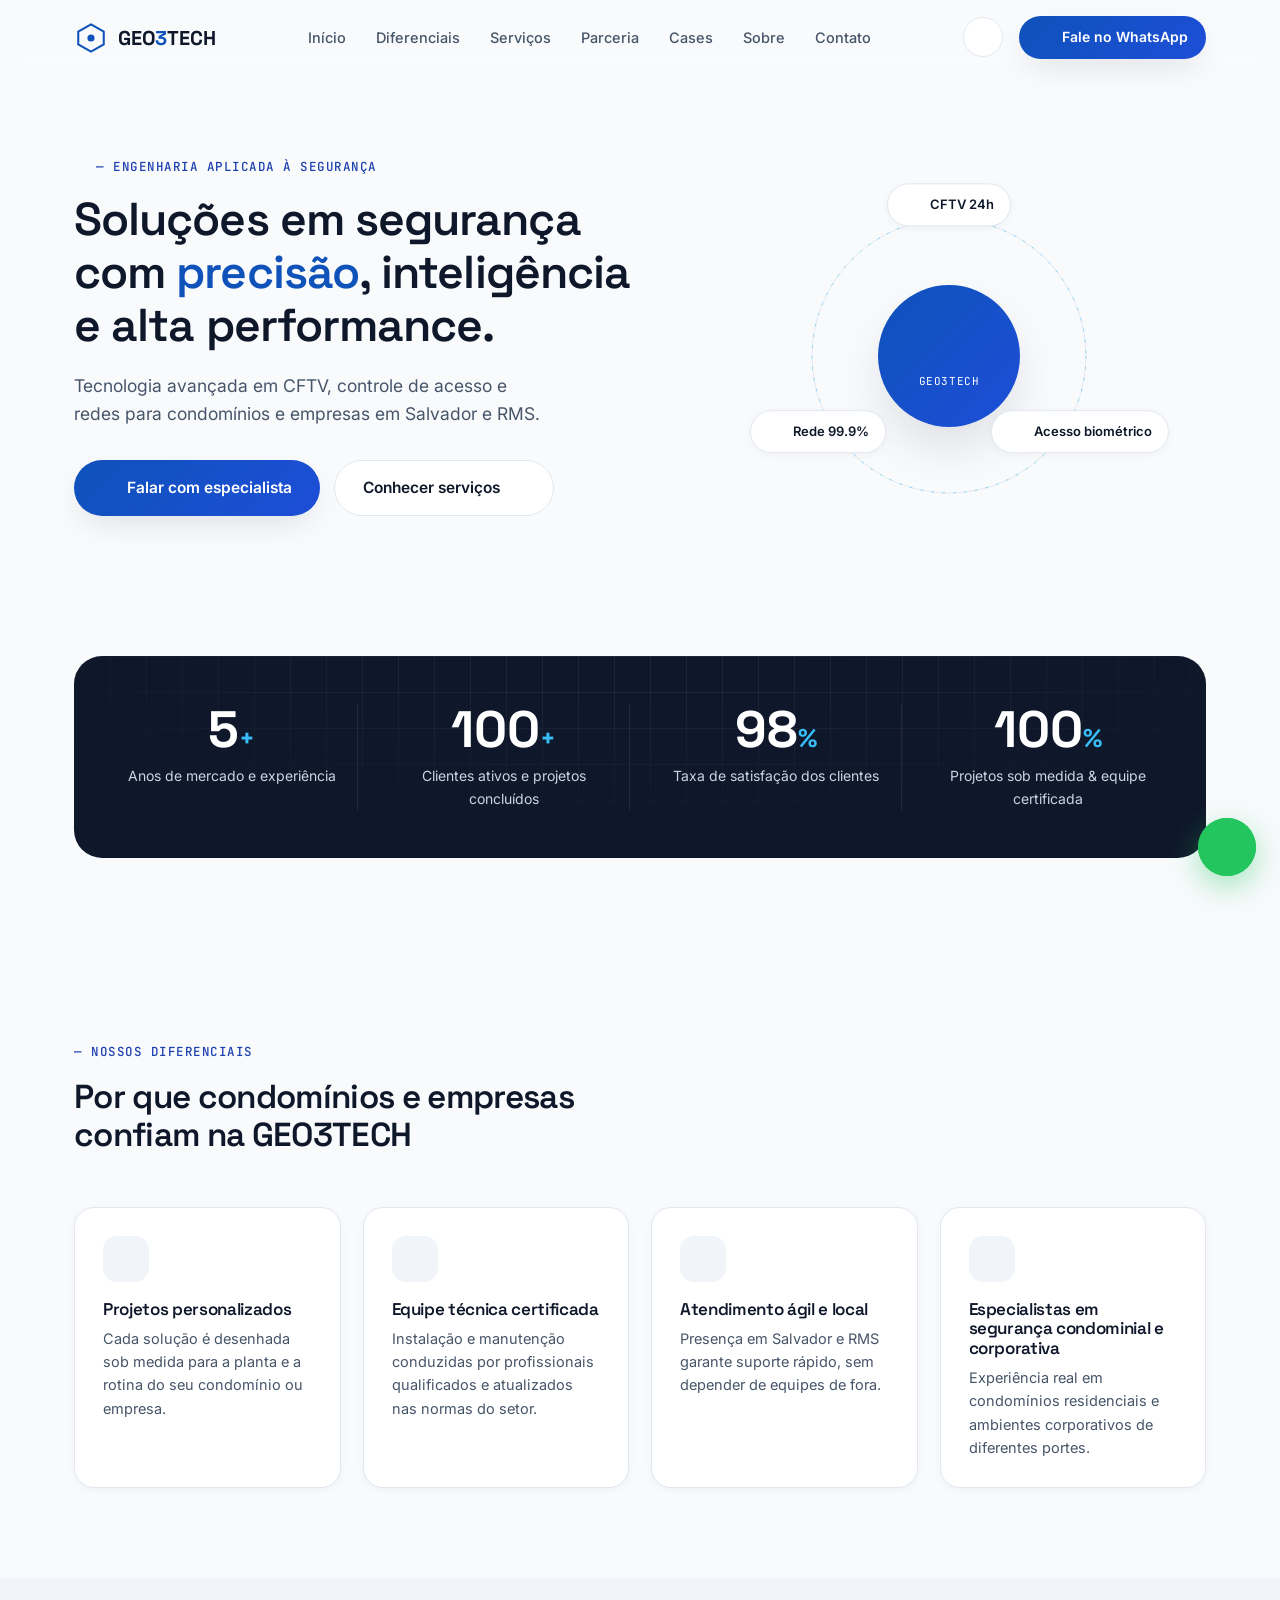
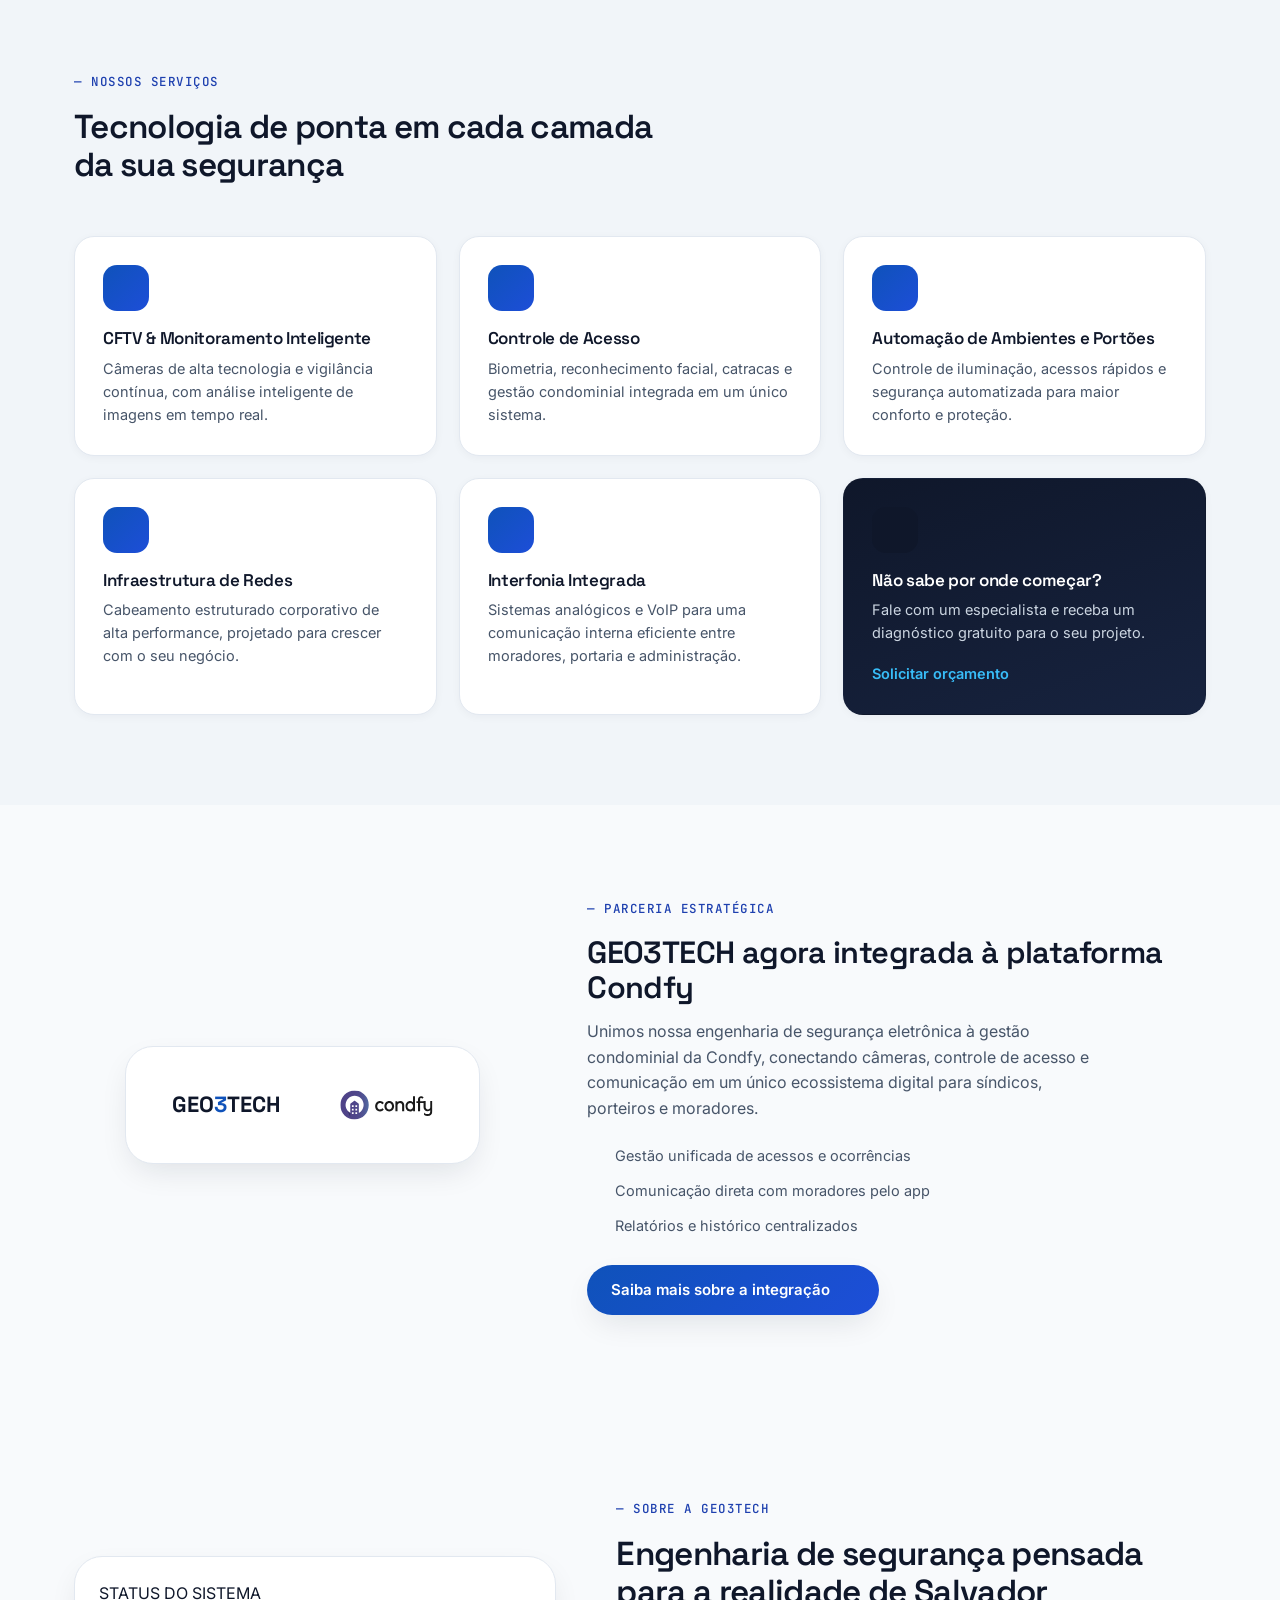
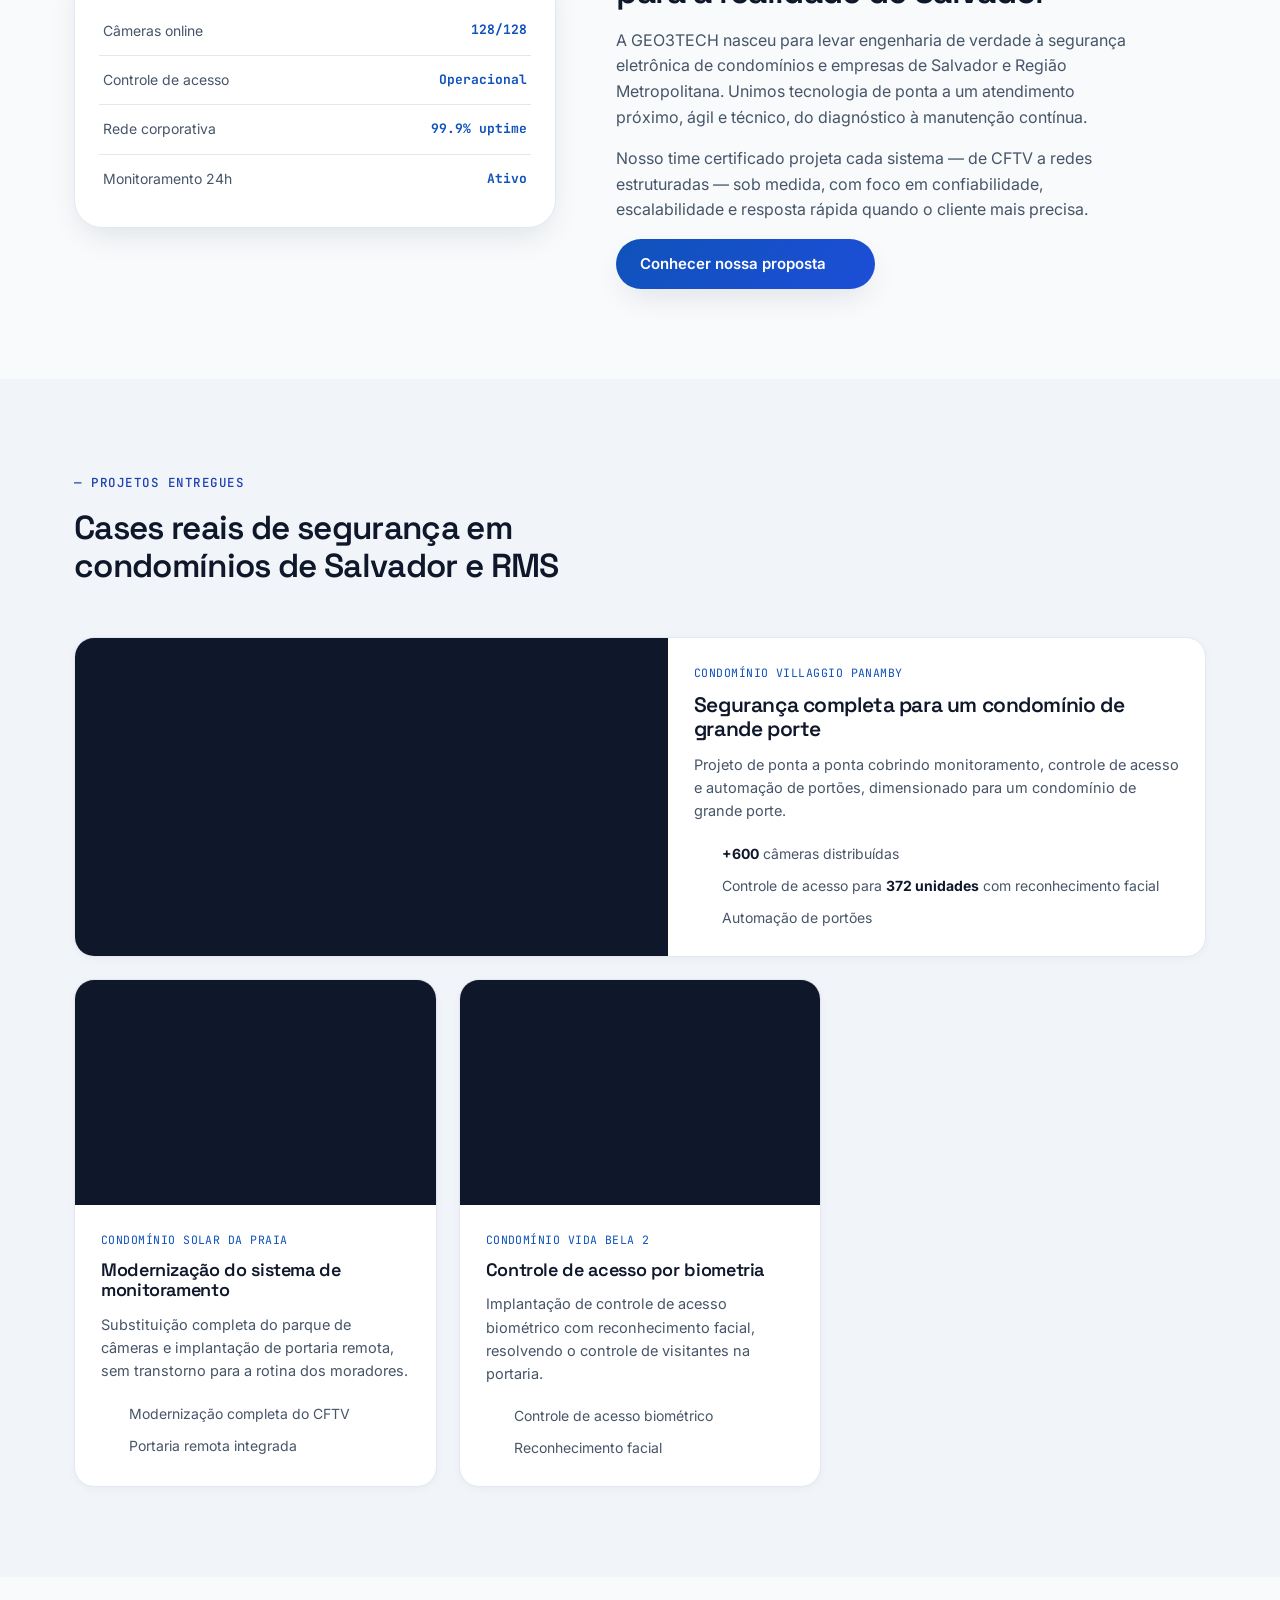
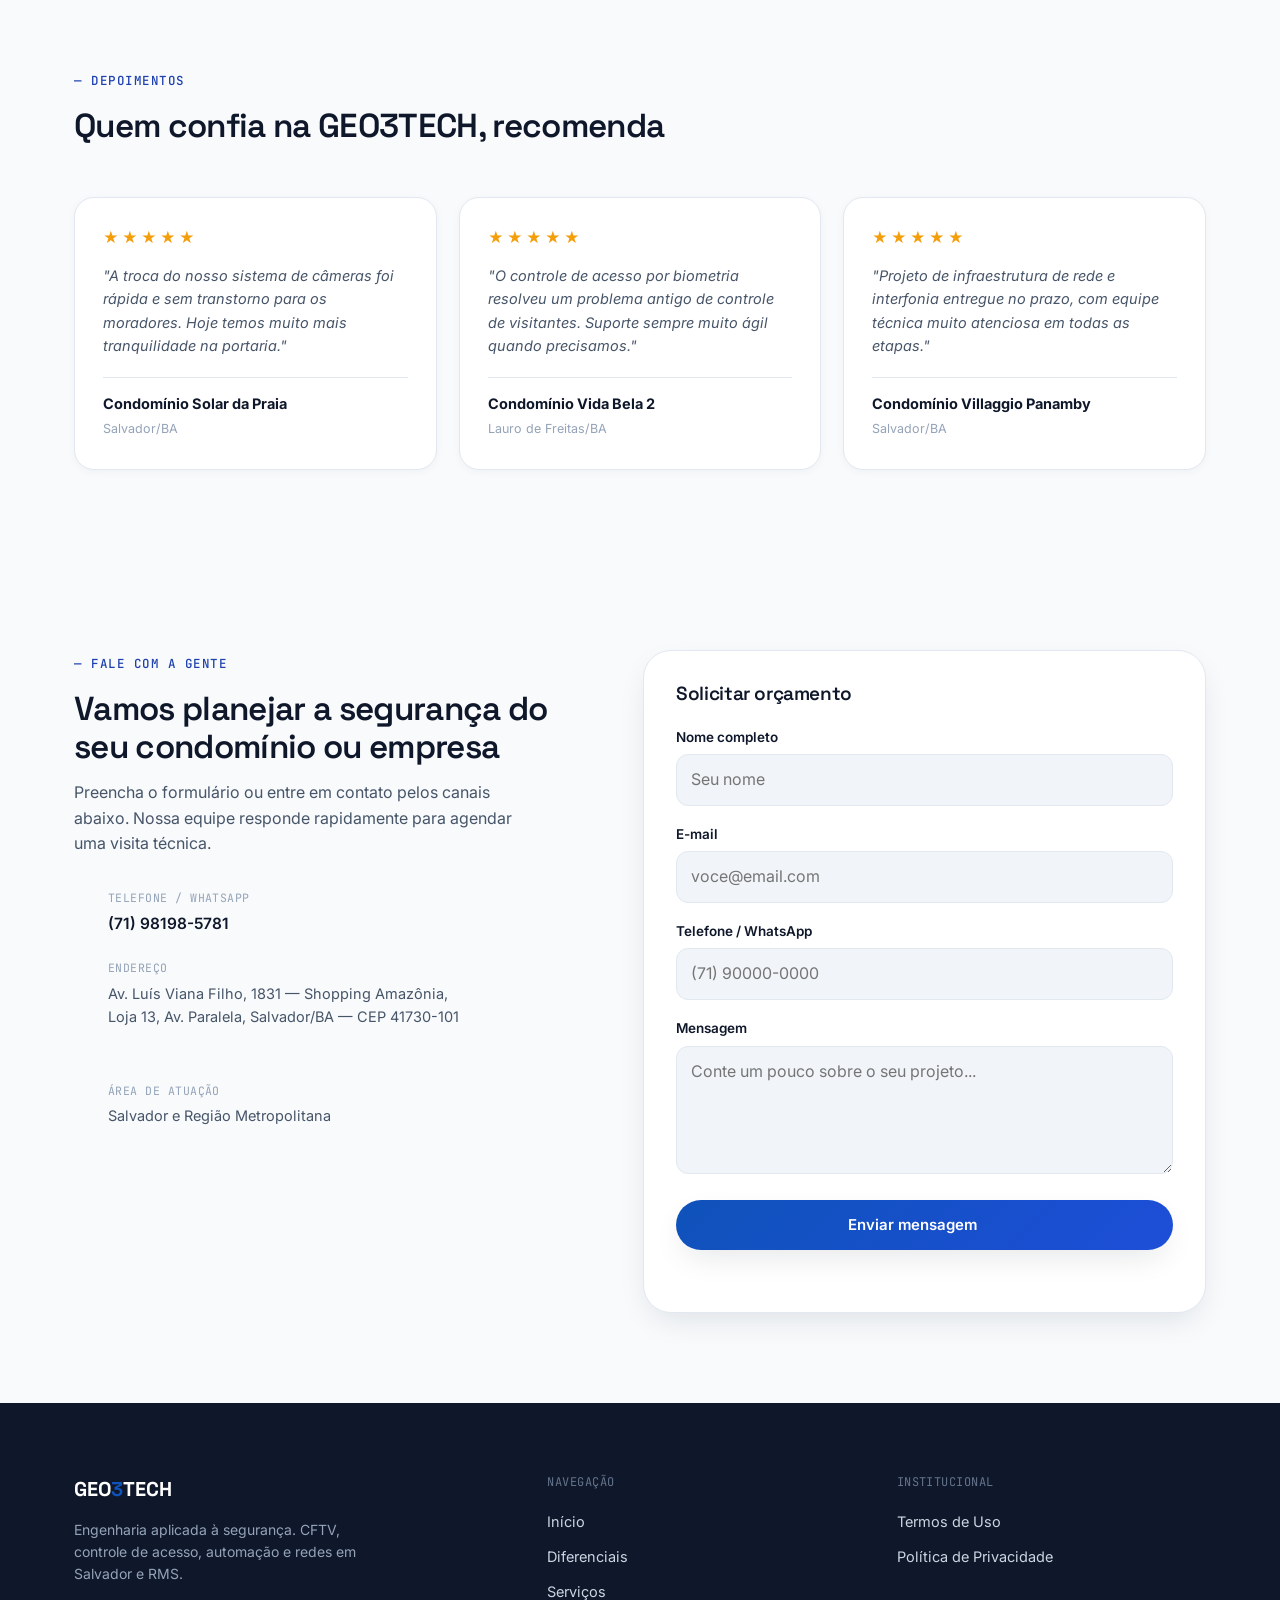
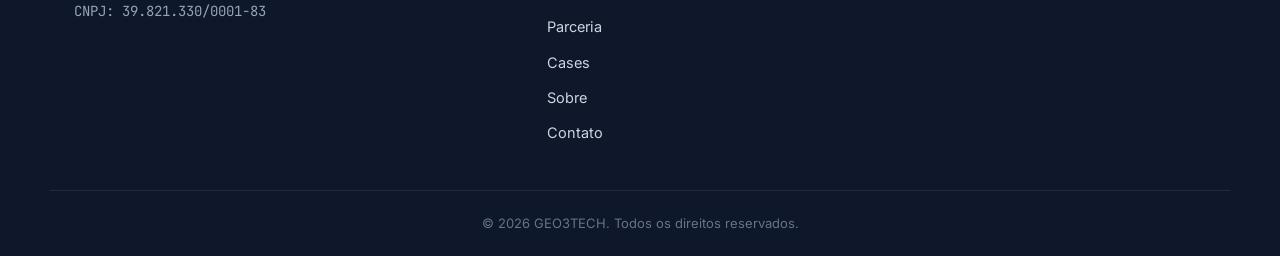
==== index.html @ 78bb9e5b "Add files via upload" ====
<!DOCTYPE html>
<html lang="pt-BR">
<head>
  <meta charset="UTF-8">
  <meta name="viewport" content="width=device-width, initial-scale=1.0">
  <title>GEO3TECH | Engenharia Aplicada à Segurança — CFTV, Controle de Acesso e Redes em Salvador/BA</title>
  <meta name="description" content="Soluções em segurança com precisão, inteligência e alta performance. CFTV, controle de acesso, automação e infraestrutura de redes para condomínios e empresas em Salvador e Região Metropolitana.">
  <meta name="keywords" content="CFTV Salvador, controle de acesso condomínio, câmeras de segurança, automação portões, cabeamento estruturado, GEO3TECH">
  <meta name="author" content="GEO3TECH">
  <meta name="robots" content="index, follow">
  <link rel="canonical" href="https://www.geo3tech.com.br/">

  <!-- Open Graph -->
  <meta property="og:type" content="website">
  <meta property="og:site_name" content="GEO3TECH">
  <meta property="og:title" content="GEO3TECH | Engenharia Aplicada à Segurança">
  <meta property="og:description" content="CFTV, controle de acesso, automação e redes de alta performance para condomínios e empresas em Salvador e RMS.">
  <meta property="og:image" content="https://www.geo3tech.com.br/assets/img/og-cover.jpg">
  <meta property="og:url" content="https://www.geo3tech.com.br/">
  <meta property="og:locale" content="pt_BR">

  <!-- Twitter -->
  <meta name="twitter:card" content="summary_large_image">
  <meta name="twitter:title" content="GEO3TECH | Engenharia Aplicada à Segurança">
  <meta name="twitter:description" content="CFTV, controle de acesso, automação e redes de alta performance para condomínios e empresas em Salvador e RMS.">

  <!-- Favicon -->
  <link rel="icon" type="image/svg+xml" href="data:image/svg+xml,%3Csvg xmlns='http://www.w3.org/2000/svg' viewBox='0 0 100 100'%3E%3Crect width='100' height='100' rx='22' fill='%230F172A'/%3E%3Cpath d='M50 20 L78 35 L78 65 L50 80 L22 65 L22 35 Z' fill='none' stroke='%2338BDF8' stroke-width='5'/%3E%3Ccircle cx='50' cy='50' r='9' fill='%2338BDF8'/%3E%3C/svg%3E">

  <!-- Fonts -->
  <link rel="preconnect" href="https://fonts.googleapis.com">
  <link rel="preconnect" href="https://fonts.gstatic.com" crossorigin>
  <link href="https://fonts.googleapis.com/css2?family=Space+Grotesk:wght@500;600;700&family=Inter:wght@400;500;600;700&family=JetBrains+Mono:wght@400;500&display=swap" rel="stylesheet">

  <!-- Icons -->
  <script src="https://unpkg.com/lucide@latest/dist/umd/lucide.js" defer></script>

  <!-- Tema (evita flash de tema errado ao carregar) -->
  <script>
    (function () {
      try {
        var saved = localStorage.getItem('geo3tech-theme');
        var prefersDark = window.matchMedia && window.matchMedia('(prefers-color-scheme: dark)').matches;
        if (saved === 'dark' || (!saved && prefersDark)) {
          document.documentElement.setAttribute('data-theme', 'dark');
        }
      } catch (e) {}
    })();
  </script>

  <!-- Styles -->
  <link rel="stylesheet" href="assets/css/style.css">

  <!-- Structured Data -->
  <script type="application/ld+json">
  {
    "@context": "https://schema.org",
    "@type": "LocalBusiness",
    "name": "GEO3TECH",
    "image": "https://www.geo3tech.com.br/assets/img/og-cover.jpg",
    "telephone": "+55-71-98198-5781",
    "address": {
      "@type": "PostalAddress",
      "streetAddress": "Av. Luís Viana Filho, 1831 — Shopping Amazônia, Loja 13, Av. Paralela",
      "addressLocality": "Salvador",
      "addressRegion": "BA",
      "postalCode": "41730-101",
      "addressCountry": "BR"
    },
    "areaServed": "Salvador e Região Metropolitana",
    "taxID": "39.821.330/0001-83"
  }
  </script>
</head>
<body>

  <!-- ============ HEADER ============ -->
  <header class="header" id="header">
    <div class="container header__inner">
      <a href="#top" class="logo" aria-label="GEO3TECH — Início">
        <span class="logo__mark" aria-hidden="true">
          <svg viewBox="0 0 40 40" width="34" height="34">
            <polygon points="20,4 35,12.5 35,27.5 20,36 5,27.5 5,12.5" fill="none" stroke="currentColor" stroke-width="2.4"/>
            <circle cx="20" cy="20" r="4.2" fill="currentColor"/>
          </svg>
        </span>
        <span class="logo__text">GEO<b>3</b>TECH</span>
      </a>

      <nav class="nav" id="nav" aria-label="Navegação principal">
        <a href="#top" class="nav__link">Início</a>
        <a href="#diferenciais" class="nav__link">Diferenciais</a>
        <a href="#servicos" class="nav__link">Serviços</a>
        <a href="#parceria" class="nav__link">Parceria</a>
        <a href="#cases" class="nav__link">Cases</a>
        <a href="#sobre" class="nav__link">Sobre</a>
        <a href="#contato" class="nav__link">Contato</a>
      </nav>

      <div class="header__actions">
        <button class="theme-toggle" id="themeToggle" aria-label="Alternar tema claro/escuro">
          <i data-lucide="sun" class="theme-toggle__icon theme-toggle__icon--sun"></i>
          <i data-lucide="moon" class="theme-toggle__icon theme-toggle__icon--moon"></i>
        </button>
        <a href="https://wa.me/5571981985781" target="_blank" rel="noopener" class="btn btn--primary btn--sm">
          <i data-lucide="message-circle"></i> <span>Fale no WhatsApp</span>
        </a>
        <button class="menu-toggle" id="menuToggle" aria-label="Abrir menu" aria-expanded="false" aria-controls="nav">
          <span></span><span></span><span></span>
        </button>
      </div>
    </div>
  </header>

  <main id="top">

    <!-- ============ HERO ============ -->
    <section class="hero">
      <div class="container hero__inner">
        <div class="hero__content" data-reveal>
          <span class="eyebrow"><i data-lucide="shield-check"></i> — ENGENHARIA APLICADA À SEGURANÇA</span>
          <h1 class="hero__title">Soluções em segurança com <span class="text-accent">precisão</span>, inteligência e alta performance.</h1>
          <p class="hero__subtitle">Tecnologia avançada em CFTV, controle de acesso e redes para condomínios e empresas em Salvador e RMS.</p>
          <div class="hero__ctas">
            <a href="https://wa.me/5571981985781" target="_blank" rel="noopener" class="btn btn--primary btn--lg">
              <i data-lucide="phone-call"></i> Falar com especialista
            </a>
            <a href="#servicos" class="btn btn--ghost btn--lg">
              Conhecer serviços <i data-lucide="arrow-down-right"></i>
            </a>
          </div>

        </div>

        <div class="hero__visual" data-reveal data-reveal-delay="150">
          <div class="orbit">
            <svg class="orbit__lines" viewBox="0 0 460 460" aria-hidden="true">
              <circle cx="230" cy="230" r="150" class="orbit__ring"/>
              <circle cx="230" cy="230" r="150" class="orbit__ring orbit__ring--dash"/>
            </svg>

            <div class="orbit__core">
              <i data-lucide="shield-check"></i>
              <span>GEO3TECH</span>
            </div>

            <div class="orbit__node orbit__node--cam" style="--angle:-90deg">
              <i data-lucide="camera"></i><span>CFTV 24h</span>
            </div>
            <div class="orbit__node orbit__node--access" style="--angle:30deg">
              <i data-lucide="fingerprint"></i><span>Acesso biométrico</span>
            </div>
            <div class="orbit__node orbit__node--net" style="--angle:150deg">
              <i data-lucide="network"></i><span>Rede 99.9%</span>
            </div>
          </div>
        </div>
      </div>
    </section>

    <!-- ============ MÉTRICAS / BENTO ============ -->
    <section class="metrics">
      <div class="container">
        <div class="bento" data-reveal>
          <div class="bento__item">
            <span class="bento__num">5<small>+</small></span>
            <p>Anos de mercado e experiência</p>
          </div>
          <div class="bento__item">
            <span class="bento__num">100<small>+</small></span>
            <p>Clientes ativos e projetos concluídos</p>
          </div>
          <div class="bento__item">
            <span class="bento__num">98<small>%</small></span>
            <p>Taxa de satisfação dos clientes</p>
          </div>
          <div class="bento__item">
            <span class="bento__num">100<small>%</small></span>
            <p>Projetos sob medida & equipe certificada</p>
          </div>
        </div>
      </div>
    </section>

    <!-- ============ DIFERENCIAIS ============ -->
    <section class="section" id="diferenciais">
      <div class="container">
        <div class="section__head" data-reveal>
          <span class="eyebrow">— NOSSOS DIFERENCIAIS</span>
          <h2>Por que condomínios e empresas confiam na GEO3TECH</h2>
        </div>

        <div class="cards-grid cards-grid--4" data-reveal>
          <div class="card">
            <div class="card__icon"><i data-lucide="ruler"></i></div>
            <h3>Projetos personalizados</h3>
            <p>Cada solução é desenhada sob medida para a planta e a rotina do seu condomínio ou empresa.</p>
          </div>
          <div class="card">
            <div class="card__icon"><i data-lucide="badge-check"></i></div>
            <h3>Equipe técnica certificada</h3>
            <p>Instalação e manutenção conduzidas por profissionais qualificados e atualizados nas normas do setor.</p>
          </div>
          <div class="card">
            <div class="card__icon"><i data-lucide="timer"></i></div>
            <h3>Atendimento ágil e local</h3>
            <p>Presença em Salvador e RMS garante suporte rápido, sem depender de equipes de fora.</p>
          </div>
          <div class="card">
            <div class="card__icon"><i data-lucide="building-2"></i></div>
            <h3>Especialistas em segurança condominial e corporativa</h3>
            <p>Experiência real em condomínios residenciais e ambientes corporativos de diferentes portes.</p>
          </div>
        </div>
      </div>
    </section>

    <!-- ============ SERVIÇOS ============ -->
    <section class="section section--muted" id="servicos">
      <div class="container">
        <div class="section__head" data-reveal>
          <span class="eyebrow">— NOSSOS SERVIÇOS</span>
          <h2>Tecnologia de ponta em cada camada da sua segurança</h2>
        </div>

        <div class="cards-grid cards-grid--3" data-reveal>
          <article class="card card--service">
            <div class="card__icon card__icon--accent"><i data-lucide="camera"></i></div>
            <h3>CFTV & Monitoramento Inteligente</h3>
            <p>Câmeras de alta tecnologia e vigilância contínua, com análise inteligente de imagens em tempo real.</p>
          </article>
          <article class="card card--service">
            <div class="card__icon card__icon--accent"><i data-lucide="fingerprint"></i></div>
            <h3>Controle de Acesso</h3>
            <p>Biometria, reconhecimento facial, catracas e gestão condominial integrada em um único sistema.</p>
          </article>
          <article class="card card--service">
            <div class="card__icon card__icon--accent"><i data-lucide="door-open"></i></div>
            <h3>Automação de Ambientes e Portões</h3>
            <p>Controle de iluminação, acessos rápidos e segurança automatizada para maior conforto e proteção.</p>
          </article>
          <article class="card card--service">
            <div class="card__icon card__icon--accent"><i data-lucide="network"></i></div>
            <h3>Infraestrutura de Redes</h3>
            <p>Cabeamento estruturado corporativo de alta performance, projetado para crescer com o seu negócio.</p>
          </article>
          <article class="card card--service">
            <div class="card__icon card__icon--accent"><i data-lucide="phone"></i></div>
            <h3>Interfonia Integrada</h3>
            <p>Sistemas analógicos e VoIP para uma comunicação interna eficiente entre moradores, portaria e administração.</p>
          </article>
          <article class="card card--service card--cta-inline">
            <div class="card__icon card__icon--dark"><i data-lucide="message-square-text"></i></div>
            <h3>Não sabe por onde começar?</h3>
            <p>Fale com um especialista e receba um diagnóstico gratuito para o seu projeto.</p>
            <a href="https://wa.me/5571981985781" target="_blank" rel="noopener" class="link-arrow">Solicitar orçamento <i data-lucide="arrow-up-right"></i></a>
          </article>
        </div>
      </div>
    </section>

    <!-- ============ PARCERIA CONDFY ============ -->
    <section class="section partner" id="parceria">
      <div class="container partner__inner">
        <div class="partner__badge" data-reveal>
          <div class="partner__logos">
            <span class="partner__logo partner__logo--geo">GEO<b>3</b>TECH</span>
            <i data-lucide="plus" class="partner__plus" aria-hidden="true"></i>
            <img src="assets/img/condfy-logo.svg" alt="Condfy" class="partner__logo-img">
          </div>
        </div>

        <div class="partner__content" data-reveal data-reveal-delay="100">
          <span class="eyebrow">— PARCERIA ESTRATÉGICA</span>
          <h2>GEO3TECH agora integrada à plataforma Condfy</h2>
          <p>Unimos nossa engenharia de segurança eletrônica à gestão condominial da Condfy, conectando câmeras, controle de acesso e comunicação em um único ecossistema digital para síndicos, porteiros e moradores.</p>
          <ul class="partner__list">
            <li><i data-lucide="check-circle-2"></i> Gestão unificada de acessos e ocorrências</li>
            <li><i data-lucide="check-circle-2"></i> Comunicação direta com moradores pelo app</li>
            <li><i data-lucide="check-circle-2"></i> Relatórios e histórico centralizados</li>
          </ul>
          <a href="https://wa.me/5571981985781" target="_blank" rel="noopener" class="btn btn--primary">
            Saiba mais sobre a integração <i data-lucide="arrow-right"></i>
          </a>
        </div>
      </div>
    </section>

    <!-- ============ SOBRE ============ -->
    <section class="section" id="sobre">
      <div class="container about">
        <div class="about__visual" data-reveal>
          <div class="panel panel--about">
            <div class="panel__topbar"><span class="dot dot--accent"></span> STATUS DO SISTEMA</div>
            <ul class="status-list">
              <li><span>Câmeras online</span><b>128/128</b></li>
              <li><span>Controle de acesso</span><b>Operacional</b></li>
              <li><span>Rede corporativa</span><b>99.9% uptime</b></li>
              <li><span>Monitoramento 24h</span><b>Ativo</b></li>
            </ul>
          </div>
        </div>
        <div class="about__content" data-reveal data-reveal-delay="100">
          <span class="eyebrow">— SOBRE A GEO3TECH</span>
          <h2>Engenharia de segurança pensada para a realidade de Salvador</h2>
          <p>A GEO3TECH nasceu para levar engenharia de verdade à segurança eletrônica de condomínios e empresas de Salvador e Região Metropolitana. Unimos tecnologia de ponta a um atendimento próximo, ágil e técnico, do diagnóstico à manutenção contínua.</p>
          <p>Nosso time certificado projeta cada sistema — de CFTV a redes estruturadas — sob medida, com foco em confiabilidade, escalabilidade e resposta rápida quando o cliente mais precisa.</p>
          <a href="#contato" class="btn btn--primary">Conhecer nossa proposta <i data-lucide="arrow-right"></i></a>
        </div>
      </div>
    </section>

    <!-- ============ CASES ============ -->
    <section class="section section--muted" id="cases">
      <div class="container">
        <div class="section__head" data-reveal>
          <span class="eyebrow">— PROJETOS ENTREGUES</span>
          <h2>Cases reais de segurança em condomínios de Salvador e RMS</h2>
        </div>

        <div class="case-grid" data-reveal>
          <article class="case-card case-card--featured">
            <div class="case-card__media">
              <img src="assets/img/projects/villaggio-1.svg" alt="CFTV instalado no Condomínio Villaggio Panamby" class="case-card__slide">
              <img src="assets/img/projects/villaggio-2.svg" alt="Controle de acesso no Condomínio Villaggio Panamby" class="case-card__slide">
              <img src="assets/img/projects/villaggio-3.svg" alt="Automação de portões no Condomínio Villaggio Panamby" class="case-card__slide">
            </div>
            <div class="case-card__body">
              <span class="case-card__tag">Condomínio Villaggio Panamby</span>
              <h3>Segurança completa para um condomínio de grande porte</h3>
              <p>Projeto de ponta a ponta cobrindo monitoramento, controle de acesso e automação de portões, dimensionado para um condomínio de grande porte.</p>
              <ul class="case-card__stats">
                <li><i data-lucide="camera"></i> <span><strong>+600</strong> câmeras distribuídas</span></li>
                <li><i data-lucide="fingerprint"></i> <span>Controle de acesso para <strong>372 unidades</strong> com reconhecimento facial</span></li>
                <li><i data-lucide="door-open"></i> <span>Automação de portões</span></li>
              </ul>
            </div>
          </article>

          <article class="case-card">
            <div class="case-card__media">
              <img src="assets/img/projects/solar-1.svg" alt="CFTV instalado no Condomínio Solar da Praia" class="case-card__slide">
              <img src="assets/img/projects/solar-2.svg" alt="Portaria remota no Condomínio Solar da Praia" class="case-card__slide">
            </div>
            <div class="case-card__body">
              <span class="case-card__tag">Condomínio Solar da Praia</span>
              <h3>Modernização do sistema de monitoramento</h3>
              <p>Substituição completa do parque de câmeras e implantação de portaria remota, sem transtorno para a rotina dos moradores.</p>
              <ul class="case-card__stats">
                <li><i data-lucide="camera"></i> <span>Modernização completa do CFTV</span></li>
                <li><i data-lucide="phone-call"></i> <span>Portaria remota integrada</span></li>
              </ul>
            </div>
          </article>

          <article class="case-card">
            <div class="case-card__media">
              <img src="assets/img/projects/vidabela-1.svg" alt="Controle de acesso no Condomínio Vida Bela 2" class="case-card__slide">
              <img src="assets/img/projects/vidabela-2.svg" alt="Reconhecimento facial no Condomínio Vida Bela 2" class="case-card__slide">
            </div>
            <div class="case-card__body">
              <span class="case-card__tag">Condomínio Vida Bela 2</span>
              <h3>Controle de acesso por biometria</h3>
              <p>Implantação de controle de acesso biométrico com reconhecimento facial, resolvendo o controle de visitantes na portaria.</p>
              <ul class="case-card__stats">
                <li><i data-lucide="fingerprint"></i> <span>Controle de acesso biométrico</span></li>
                <li><i data-lucide="scan-face"></i> <span>Reconhecimento facial</span></li>
              </ul>
            </div>
          </article>
        </div>
      </div>
    </section>

    <!-- ============ DEPOIMENTOS ============ -->
    <section class="section" id="depoimentos">
      <div class="container">
        <div class="section__head" data-reveal>
          <span class="eyebrow">— DEPOIMENTOS</span>
          <h2>Quem confia na GEO3TECH, recomenda</h2>
        </div>

        <div class="cards-grid cards-grid--3" data-reveal>
          <article class="card card--testimonial">
            <div class="stars" aria-label="5 de 5 estrelas">★★★★★</div>
            <p>"A troca do nosso sistema de câmeras foi rápida e sem transtorno para os moradores. Hoje temos muito mais tranquilidade na portaria."</p>
            <div class="testimonial__author">
              <strong>Condomínio Solar da Praia</strong>
              <span>Salvador/BA</span>
            </div>
          </article>
          <article class="card card--testimonial">
            <div class="stars" aria-label="5 de 5 estrelas">★★★★★</div>
            <p>"O controle de acesso por biometria resolveu um problema antigo de controle de visitantes. Suporte sempre muito ágil quando precisamos."</p>
            <div class="testimonial__author">
              <strong>Condomínio Vida Bela 2</strong>
              <span>Lauro de Freitas/BA</span>
            </div>
          </article>
          <article class="card card--testimonial">
            <div class="stars" aria-label="5 de 5 estrelas">★★★★★</div>
            <p>"Projeto de infraestrutura de rede e interfonia entregue no prazo, com equipe técnica muito atenciosa em todas as etapas."</p>
            <div class="testimonial__author">
              <strong>Condomínio Villaggio Panamby</strong>
              <span>Salvador/BA</span>
            </div>
          </article>
        </div>
      </div>
    </section>

    <!-- ============ CONTATO ============ -->
    <section class="section" id="contato">
      <div class="container contact">
        <div class="contact__info" data-reveal>
          <span class="eyebrow">— FALE COM A GENTE</span>
          <h2>Vamos planejar a segurança do seu condomínio ou empresa</h2>
          <p>Preencha o formulário ou entre em contato pelos canais abaixo. Nossa equipe responde rapidamente para agendar uma visita técnica.</p>

          <ul class="contact-list">
            <li>
              <i data-lucide="phone-call"></i>
              <div><span>Telefone / WhatsApp</span><a href="https://wa.me/5571981985781">(71) 98198-5781</a></div>
            </li>
            <li>
              <i data-lucide="map-pin"></i>
              <div>
                <span>Endereço</span>
                <p>Av. Luís Viana Filho, 1831 — Shopping Amazônia, Loja 13, Av. Paralela, Salvador/BA — CEP 41730-101</p>
              </div>
            </li>
            <li>
              <i data-lucide="map"></i>
              <div><span>Área de atuação</span><p>Salvador e Região Metropolitana</p></div>
            </li>
          </ul>
        </div>

        <form class="contact-form" id="contactForm" data-reveal data-reveal-delay="100" action="https://formspree.io/f/SEU_CODIGO_AQUI" method="POST" novalidate>
          <h3>Solicitar orçamento</h3>

          <div class="field">
            <label for="name">Nome completo</label>
            <input type="text" id="name" name="name" placeholder="Seu nome" required>
          </div>

          <div class="field">
            <label for="email">E-mail</label>
            <input type="email" id="email" name="email" placeholder="voce@email.com" required>
          </div>

          <div class="field">
            <label for="phone">Telefone / WhatsApp</label>
            <input type="tel" id="phone" name="phone" placeholder="(71) 90000-0000" required>
          </div>

          <div class="field">
            <label for="message">Mensagem</label>
            <textarea id="message" name="message" rows="4" placeholder="Conte um pouco sobre o seu projeto..." required></textarea>
          </div>

          <button type="submit" class="btn btn--primary btn--block">
            Enviar mensagem <i data-lucide="send"></i>
          </button>
          <p class="form-status" id="formStatus" role="status" aria-live="polite"></p>
        </form>
      </div>
    </section>

  </main>

  <!-- ============ FOOTER ============ -->
  <footer class="footer">
    <div class="container footer__inner">
      <div class="footer__brand">
        <span class="logo__text logo__text--footer">GEO<b>3</b>TECH</span>
        <p>Engenharia aplicada à segurança. CFTV, controle de acesso, automação e redes em Salvador e RMS.</p>
        <p class="footer__cnpj">CNPJ: 39.821.330/0001-83</p>
      </div>

      <nav class="footer__nav" aria-label="Navegação do rodapé">
        <span>Navegação</span>
        <a href="#top">Início</a>
        <a href="#diferenciais">Diferenciais</a>
        <a href="#servicos">Serviços</a>
        <a href="#parceria">Parceria</a>
        <a href="#cases">Cases</a>
        <a href="#sobre">Sobre</a>
        <a href="#contato">Contato</a>
      </nav>

      <div class="footer__legal">
        <span>Institucional</span>
        <a href="termos-de-uso.html">Termos de Uso</a>
        <a href="politica-de-privacidade.html">Política de Privacidade</a>
      </div>
    </div>
    <div class="container footer__bottom">
      <p>&copy; 2026 GEO3TECH. Todos os direitos reservados.</p>
    </div>
  </footer>

  <!-- ============ WHATSAPP FLOAT ============ -->
  <a href="https://wa.me/5571981985781" target="_blank" rel="noopener" class="whatsapp-float" aria-label="Falar no WhatsApp">
    <span class="whatsapp-float__pulse" aria-hidden="true"></span>
    <i data-lucide="message-circle"></i>
  </a>

  <script src="assets/js/main.js" defer></script>
</body>
</html>
---- assets/css/style.css ----
/* ==========================================================================
   GEO3TECH — Design Tokens
   ========================================================================== */
:root {
  /* Cores */
  --color-bg: #F8FAFC;
  --color-bg-muted: #F1F5F9;
  --color-surface: #FFFFFF;
  --color-border: #E2E8F0;

  --color-primary: #1E40AF;
  --color-primary-dark: #0F52BA;
  --color-primary-600: #1D4ED8;

  --color-accent: #38BDF8;   /* ciano tech */
  --color-accent-green: #22C55E; /* status */

  --color-ink: #0F172A;      /* texto alto contraste */
  --color-ink-soft: #475569;
  --color-ink-faint: #94A3B8;

  --color-whatsapp: #22C55E;

  /* Tipografia */
  --font-display: "Space Grotesk", "Inter", sans-serif;
  --font-body: "Inter", sans-serif;
  --font-mono: "JetBrains Mono", monospace;

  /* Raio & Sombra */
  --radius-sm: 12px;
  --radius-md: 20px;
  --radius-lg: 28px;
  --shadow-sm: 0 2px 8px rgba(15, 23, 42, 0.04);
  --shadow-md: 0 12px 32px -8px rgba(15, 23, 42, 0.12);
  --shadow-lg: 0 24px 60px -16px rgba(15, 23, 42, 0.18);

  /* Layout */
  --container-w: 1180px;
  --header-h: 76px;

  /* Tons fixos, independentes do tema (usados em footer/bento/cards de destaque) */
  --color-surface-inverse: #0F172A;
  --color-text-inverse: #E2E8F0;
}

/* ==========================================================================
   Tema escuro
   ========================================================================== */
:root[data-theme="dark"] {
  --color-bg: #0B1220;
  --color-bg-muted: #101A2E;
  --color-surface: #141E33;
  --color-border: #223049;

  --color-primary: #60A5FA;
  --color-primary-dark: #3B82F6;
  --color-primary-600: #2563EB;

  --color-ink: #F1F5F9;
  --color-ink-soft: #94A3B8;
  --color-ink-faint: #64748B;
}

body,
.header,
.card,
.panel,
.contact-form,
.field input,
.field textarea,
.orbit__node,
.orbit__core {
  transition: background-color 0.3s ease, color 0.3s ease, border-color 0.3s ease;
}

/* ==========================================================================
   Reset
   ========================================================================== */
*, *::before, *::after { box-sizing: border-box; }
* { margin: 0; padding: 0; }
html { scroll-behavior: smooth; scroll-padding-top: var(--header-h); }
body {
  font-family: var(--font-body);
  background: var(--color-bg);
  color: var(--color-ink);
  line-height: 1.6;
  -webkit-font-smoothing: antialiased;
  overflow-x: hidden;
}
img, svg { display: block; max-width: 100%; }
a { color: inherit; text-decoration: none; }
button { font: inherit; cursor: pointer; background: none; border: none; }
ul { list-style: none; }
input, textarea { font: inherit; }

@media (prefers-reduced-motion: reduce) {
  *, *::before, *::after {
    animation-duration: 0.001ms !important;
    animation-iteration-count: 1 !important;
    transition-duration: 0.001ms !important;
    scroll-behavior: auto !important;
  }
}

:focus-visible {
  outline: 2px solid var(--color-accent);
  outline-offset: 3px;
  border-radius: 4px;
}

.container {
  max-width: var(--container-w);
  margin-inline: auto;
  padding-inline: 24px;
}

h1, h2, h3, h4 {
  font-family: var(--font-display);
  font-weight: 600;
  color: var(--color-ink);
  letter-spacing: -0.02em;
  line-height: 1.15;
}

/* Tech grid pattern de fundo, usado no hero e reaproveitado */
.tech-grid-pattern {
  background-image:
    linear-gradient(to right, #0F172A0A 1px, transparent 1px),
    linear-gradient(to bottom, #0F172A0A 1px, transparent 1px);
  background-size: 40px 40px;
}

.eyebrow {
  display: inline-flex;
  align-items: center;
  gap: 8px;
  font-family: var(--font-mono);
  font-size: 12.5px;
  font-weight: 500;
  letter-spacing: 0.04em;
  color: var(--color-primary);
  text-transform: uppercase;
  margin-bottom: 16px;
}
.eyebrow i { width: 14px; height: 14px; }

.text-accent { color: var(--color-primary-dark); }

/* ==========================================================================
   Buttons
   ========================================================================== */
.btn {
  display: inline-flex;
  align-items: center;
  justify-content: center;
  gap: 8px;
  font-weight: 600;
  font-size: 15px;
  padding: 13px 24px;
  border-radius: 999px;
  transition: transform 0.2s ease, box-shadow 0.2s ease, background 0.2s ease;
  white-space: nowrap;
}
.btn i { width: 17px; height: 17px; }
.btn--primary {
  background: linear-gradient(135deg, var(--color-primary-dark), var(--color-primary-600));
  color: #fff;
  box-shadow: var(--shadow-md);
}
.btn--primary:hover { transform: translateY(-2px); box-shadow: var(--shadow-lg); }
.btn--ghost {
  background: var(--color-surface);
  color: var(--color-ink);
  border: 1px solid var(--color-border);
}
.btn--ghost:hover { border-color: var(--color-primary); color: var(--color-primary); transform: translateY(-2px); }
.btn--sm { padding: 10px 18px; font-size: 14px; }
.btn--lg { padding: 15px 28px; font-size: 15.5px; }
.btn--block { width: 100%; }

.link-arrow {
  display: inline-flex;
  align-items: center;
  gap: 6px;
  font-weight: 600;
  color: var(--color-primary);
  font-size: 14.5px;
  margin-top: auto;
}
.link-arrow i { width: 15px; height: 15px; }

/* ==========================================================================
   Header
   ========================================================================== */
.header {
  position: fixed;
  inset: 0 0 auto 0;
  height: var(--header-h);
  z-index: 100;
  background: rgba(248, 250, 252, 0);
  backdrop-filter: blur(10px);
  border-bottom: 1px solid transparent;
  transition: border-color 0.3s ease, box-shadow 0.3s ease;
}
.header.is-scrolled {
  border-color: var(--color-border);
  box-shadow: 0 4px 20px rgba(15, 23, 42, 0.05);
}
.header__inner {
  height: 100%;
  display: flex;
  align-items: center;
  justify-content: space-between;
  gap: 24px;
}
.logo { display: flex; align-items: center; gap: 10px; color: var(--color-ink); }
.logo__mark { color: var(--color-primary-dark); display: inline-flex; }
.logo__text {
  font-family: var(--font-display);
  font-size: 20px;
  font-weight: 700;
  letter-spacing: -0.01em;
}
.logo__text b { color: var(--color-primary-dark); }

.nav { display: flex; align-items: center; gap: 30px; }
.nav__link {
  font-size: 14.5px;
  font-weight: 500;
  color: var(--color-ink-soft);
  position: relative;
  padding-block: 4px;
  transition: color 0.2s ease;
}
.nav__link::after {
  content: "";
  position: absolute;
  left: 0; bottom: -2px;
  width: 0; height: 2px;
  background: var(--color-primary-dark);
  transition: width 0.25s ease;
}
.nav__link:hover { color: var(--color-ink); }
.nav__link:hover::after { width: 100%; }

.header__actions { display: flex; align-items: center; gap: 16px; }

.theme-toggle {
  display: flex;
  align-items: center;
  justify-content: center;
  width: 40px;
  height: 40px;
  border-radius: 50%;
  border: 1px solid var(--color-border);
  background: var(--color-surface);
  color: var(--color-ink);
  flex-shrink: 0;
  transition: border-color 0.2s ease, transform 0.2s ease;
}
.theme-toggle:hover { border-color: var(--color-primary); transform: translateY(-1px); }
.theme-toggle__icon { width: 18px; height: 18px; }
.theme-toggle__icon--moon { display: none; }
:root[data-theme="dark"] .theme-toggle__icon--sun { display: none; }
:root[data-theme="dark"] .theme-toggle__icon--moon { display: block; }

.menu-toggle {
  display: none;
  flex-direction: column;
  justify-content: center;
  gap: 5px;
  width: 40px;
  height: 40px;
}
.menu-toggle span {
  display: block;
  height: 2px;
  width: 22px;
  background: var(--color-ink);
  margin-inline: auto;
  transition: transform 0.25s ease, opacity 0.25s ease;
}
.menu-toggle[aria-expanded="true"] span:nth-child(1) { transform: translateY(7px) rotate(45deg); }
.menu-toggle[aria-expanded="true"] span:nth-child(2) { opacity: 0; }
.menu-toggle[aria-expanded="true"] span:nth-child(3) { transform: translateY(-7px) rotate(-45deg); }

/* ==========================================================================
   Hero
   ========================================================================== */
.hero {
  position: relative;
  padding-top: calc(var(--header-h) + 70px);
  padding-bottom: 90px;
}
.hero__inner {
  display: grid;
  grid-template-columns: 1.05fr 0.95fr;
  gap: 50px;
  align-items: center;
}
.hero__title {
  font-size: clamp(2.1rem, 3.6vw, 3.15rem);
  margin-bottom: 20px;
}
.hero__subtitle {
  font-size: 17.5px;
  color: var(--color-ink-soft);
  max-width: 480px;
  margin-bottom: 32px;
}
.hero__ctas { display: flex; flex-wrap: wrap; gap: 14px; margin-bottom: 40px; }
.hero__trust { display: flex; align-items: center; gap: 14px; }
.hero__trust p { font-size: 14px; color: var(--color-ink-soft); }
.hero__trust-avatars { display: flex; }
.hero__trust-avatars span {
  width: 32px; height: 32px;
  border-radius: 50%;
  border: 2px solid var(--color-bg);
  background: linear-gradient(135deg, var(--color-primary-dark), var(--color-accent));
  margin-left: -10px;
}
.hero__trust-avatars span:first-child { margin-left: 0; }

/* Hero visual — orbit tecnológico */
.hero__visual { position: relative; min-height: 420px; display: flex; align-items: center; justify-content: center; }

.panel {
  background: var(--color-surface);
  border: 1px solid var(--color-border);
  border-radius: var(--radius-lg);
  box-shadow: var(--shadow-md);
}

.dot { width: 7px; height: 7px; border-radius: 50%; background: var(--color-ink-faint); }
.dot--accent { background: var(--color-accent-green); }

.orbit {
  position: relative;
  width: min(420px, 100%);
  aspect-ratio: 1 / 1;
}
.orbit__lines { position: absolute; inset: 0; width: 100%; height: 100%; }
.orbit__ring { fill: none; stroke: var(--color-border); stroke-width: 1; }
.orbit__ring--dash {
  stroke: var(--color-accent);
  stroke-dasharray: 3 9;
  opacity: 0.6;
  transform-origin: 230px 230px;
  animation: ringRotate 40s linear infinite;
}
@keyframes ringRotate { to { transform: rotate(360deg); } }

.orbit__core {
  position: absolute;
  inset: 0;
  margin: auto;
  width: 34%;
  aspect-ratio: 1 / 1;
  border-radius: 50%;
  background: linear-gradient(135deg, var(--color-primary-dark), var(--color-primary-600));
  color: #fff;
  display: flex;
  flex-direction: column;
  align-items: center;
  justify-content: center;
  gap: 8px;
  box-shadow: var(--shadow-lg);
  animation: corePulse 4s ease-in-out infinite;
}
.orbit__core i { width: 30%; height: 30%; }
.orbit__core span { font-family: var(--font-mono); font-size: 11px; letter-spacing: 0.05em; }
@keyframes corePulse {
  0%, 100% { box-shadow: var(--shadow-lg); }
  50% { box-shadow: 0 0 0 14px rgba(59, 130, 246, 0.08), var(--shadow-lg); }
}

.orbit__node {
  position: absolute;
  top: 50%;
  left: 50%;
  transform: translate(-50%, -50%) rotate(var(--angle)) translate(min(160px, 36cqw)) rotate(calc(-1 * var(--angle)));
  display: flex;
  align-items: center;
  gap: 9px;
  background: var(--color-surface);
  border: 1px solid var(--color-border);
  border-radius: 999px;
  padding: 10px 16px;
  box-shadow: var(--shadow-sm);
  font-size: 13px;
  font-weight: 600;
  white-space: nowrap;
  animation: nodeFloat 5s ease-in-out infinite;
}
.orbit { container-type: inline-size; }
.orbit__node i { width: 17px; height: 17px; color: var(--color-primary-dark); flex-shrink: 0; }
.orbit__node--access { animation-delay: 0.8s; }
.orbit__node--net { animation-delay: 1.6s; }
@keyframes nodeFloat {
  0%, 100% { margin-top: 0; }
  50% { margin-top: -8px; }
}

/* ==========================================================================
   Métricas / Bento
   ========================================================================== */
.metrics { padding: 0 0 90px; }
.bento {
  display: grid;
  grid-template-columns: repeat(4, 1fr);
  gap: 20px;
  background: var(--color-surface-inverse);
  border-radius: var(--radius-lg);
  padding: 48px 32px;
  position: relative;
  overflow: hidden;
}
.bento::before {
  content: "";
  position: absolute; inset: 0;
  background-image:
    linear-gradient(to right, #FFFFFF10 1px, transparent 1px),
    linear-gradient(to bottom, #FFFFFF10 1px, transparent 1px);
  background-size: 36px 36px;
  mask-image: radial-gradient(ellipse 70% 100% at 50% 0%, black 20%, transparent 90%);
}
.bento__item {
  position: relative;
  text-align: center;
  padding-inline: 8px;
  border-right: 1px solid rgba(255,255,255,0.08);
}
.bento__item:last-child { border-right: none; }
.bento__num {
  font-family: var(--font-display);
  font-size: clamp(2.4rem, 4vw, 3.2rem);
  font-weight: 700;
  color: #fff;
  display: block;
  line-height: 1;
}
.bento__num small { font-size: 0.5em; color: var(--color-accent); }
.bento__item p { color: #CBD5E1; font-size: 14px; margin-top: 10px; }

/* ==========================================================================
   Section generic
   ========================================================================== */
.section { padding: 90px 0; }
.section--muted { background: var(--color-bg-muted); }
.section__head { max-width: 620px; margin-bottom: 52px; }
.section__head h2 { font-size: clamp(1.6rem, 2.6vw, 2.2rem); }

/* ==========================================================================
   Cards grid
   ========================================================================== */
.cards-grid { display: grid; gap: 22px; }
.cards-grid--4 { grid-template-columns: repeat(4, 1fr); }
.cards-grid--3 { grid-template-columns: repeat(3, 1fr); }

.card {
  background: var(--color-surface);
  border: 1px solid var(--color-border);
  border-radius: var(--radius-md);
  padding: 28px;
  box-shadow: var(--shadow-sm);
  transition: transform 0.25s ease, box-shadow 0.25s ease, border-color 0.25s ease;
  display: flex;
  flex-direction: column;
}
.card:hover { transform: translateY(-4px); box-shadow: var(--shadow-md); border-color: #CBD5E1; }
.card h3 { font-size: 17px; margin-bottom: 8px; }
.card p { font-size: 14.5px; color: var(--color-ink-soft); }

.card__icon {
  width: 46px; height: 46px;
  display: flex; align-items: center; justify-content: center;
  border-radius: 14px;
  background: var(--color-bg-muted);
  color: var(--color-primary-dark);
  margin-bottom: 18px;
}
.card__icon i { width: 22px; height: 22px; }
.card__icon--accent {
  background: linear-gradient(135deg, var(--color-primary-dark), var(--color-primary-600));
  color: #fff;
}
.card__icon--dark { background: var(--color-surface-inverse); color: var(--color-accent); }

.card--cta-inline {
  background: linear-gradient(160deg, var(--color-surface-inverse), #17233F);
  border-color: transparent;
  color: #fff;
}
.card--cta-inline h3, .card--cta-inline p { color: #fff; }
.card--cta-inline p { color: #CBD5E1; margin-bottom: 18px; }
.card--cta-inline .link-arrow { color: var(--color-accent); }

.stars { color: #F59E0B; letter-spacing: 3px; font-size: 15px; margin-bottom: 14px; }
.card--testimonial p { font-style: italic; margin-bottom: 20px; flex-grow: 1; }
.testimonial__author { border-top: 1px solid var(--color-border); padding-top: 14px; }
.testimonial__author strong { display: block; font-size: 14.5px; }
.testimonial__author span { font-size: 12.5px; color: var(--color-ink-faint); }

/* ==========================================================================
   Parceria Condfy
   ========================================================================== */
.partner__inner {
  display: grid;
  grid-template-columns: 0.85fr 1.15fr;
  gap: 56px;
  align-items: center;
}
.partner__badge { display: flex; justify-content: center; }
.partner__logos {
  display: flex;
  align-items: center;
  gap: 20px;
  background: var(--color-surface);
  border: 1px solid var(--color-border);
  border-radius: var(--radius-lg);
  padding: 40px 46px;
  box-shadow: var(--shadow-md);
}
.partner__logo { font-family: var(--font-display); font-weight: 700; font-size: 22px; }
.partner__logo--geo b { color: var(--color-primary-dark); }
.partner__logo--condfy { color: var(--color-accent-green); text-transform: lowercase; }
.partner__logo-img { height: 30px; width: auto; }
.partner__plus { width: 20px; height: 20px; color: var(--color-ink-faint); flex-shrink: 0; }
.partner__content h2 { font-size: clamp(1.5rem, 2.4vw, 2rem); margin-bottom: 14px; }
.partner__content p { color: var(--color-ink-soft); margin-bottom: 22px; max-width: 520px; }
.partner__list { display: flex; flex-direction: column; gap: 12px; margin-bottom: 28px; }
.partner__list li { display: flex; align-items: center; gap: 10px; font-size: 14.5px; color: var(--color-ink-soft); }
.partner__list i { width: 18px; height: 18px; color: var(--color-accent-green); flex-shrink: 0; }

/* ==========================================================================
   Páginas legais (Termos / Privacidade)
   ========================================================================== */
.legal-page { padding-top: calc(var(--header-h) + 50px); }
.legal-page__inner { max-width: 760px; }

.back-btn {
  display: inline-flex;
  align-items: center;
  gap: 8px;
  font-size: 14.5px;
  font-weight: 600;
  color: var(--color-ink-soft);
  margin-bottom: 24px;
  transition: color 0.2s ease, gap 0.2s ease;
}
.back-btn i { width: 16px; height: 16px; }
.back-btn:hover { color: var(--color-primary-dark); gap: 11px; }
.back-btn--bottom { margin-top: 48px; margin-bottom: 0; }

.legal-page h1 {
  font-size: clamp(1.8rem, 3vw, 2.4rem);
  margin-bottom: 32px;
}

.legal-content { display: flex; flex-direction: column; gap: 18px; }
.legal-content p { color: var(--color-ink-soft); font-size: 15px; }
.legal-content h2 {
  font-size: 19px;
  color: var(--color-ink);
  margin-top: 12px;
}
.legal-content ul { display: flex; flex-direction: column; gap: 10px; padding-left: 4px; }
.legal-content li {
  color: var(--color-ink-soft);
  font-size: 15px;
  padding-left: 20px;
  position: relative;
}
.legal-content li::before {
  content: "";
  position: absolute;
  left: 0; top: 9px;
  width: 6px; height: 6px;
  border-radius: 50%;
  background: var(--color-primary-dark);
}
.legal-content strong { color: var(--color-ink); }
.legal-content__date {
  font-family: var(--font-mono);
  font-size: 13px;
  color: var(--color-ink-faint);
  border-top: 1px solid var(--color-border);
  padding-top: 18px;
  margin-top: 6px;
}

/* ==========================================================================
   Cases (projetos entregues)
   ========================================================================== */
.case-grid {
  display: grid;
  grid-template-columns: repeat(3, 1fr);
  gap: 22px;
}
.case-card {
  background: var(--color-surface);
  border: 1px solid var(--color-border);
  border-radius: var(--radius-md);
  overflow: hidden;
  box-shadow: var(--shadow-sm);
  display: flex;
  flex-direction: column;
  transition: transform 0.25s ease, box-shadow 0.25s ease;
}
.case-card:hover { transform: translateY(-4px); box-shadow: var(--shadow-md); }

.case-card--featured { grid-column: span 3; flex-direction: row; }
.case-card--featured .case-card__media { flex: 1.1; aspect-ratio: auto; }
.case-card--featured .case-card__body { flex: 0.9; justify-content: center; }

.case-card__media {
  position: relative;
  aspect-ratio: 16 / 10;
  overflow: hidden;
  background: var(--color-surface-inverse);
}
.case-card__slide {
  position: absolute;
  inset: 0;
  width: 100%;
  height: 100%;
  object-fit: cover;
  opacity: 0;
  animation: caseFade 9s infinite;
}
.case-card__media .case-card__slide:nth-child(1) { animation-delay: 0s; }
.case-card__media .case-card__slide:nth-child(2) { animation-delay: 3s; }
.case-card__media .case-card__slide:nth-child(3) { animation-delay: 6s; }
/* apenas 2 slides: refaz o timing do ciclo (4.5s cada) */
.case-card__media:has(.case-card__slide:nth-child(2):last-child) .case-card__slide {
  animation-duration: 6s;
}
.case-card__media:has(.case-card__slide:nth-child(2):last-child) .case-card__slide:nth-child(1) { animation-delay: 0s; }
.case-card__media:has(.case-card__slide:nth-child(2):last-child) .case-card__slide:nth-child(2) { animation-delay: 3s; }

@keyframes caseFade {
  0%   { opacity: 0; }
  4%   { opacity: 1; }
  28%  { opacity: 1; }
  36%  { opacity: 0; }
  100% { opacity: 0; }
}
@media (prefers-reduced-motion: reduce) {
  .case-card__slide { animation: none; opacity: 0; }
  .case-card__slide:first-child { opacity: 1; }
}

.case-card__body { padding: 26px; display: flex; flex-direction: column; gap: 6px; }
.case-card__tag {
  font-family: var(--font-mono);
  font-size: 11.5px;
  text-transform: uppercase;
  letter-spacing: 0.04em;
  color: var(--color-primary-dark);
}
.case-card__body h3 { font-size: 18px; margin-top: 4px; }
.case-card--featured .case-card__body h3 { font-size: 21px; }
.case-card__body p { font-size: 14.5px; color: var(--color-ink-soft); margin-top: 6px; margin-bottom: 14px; }
.case-card__stats { display: flex; flex-direction: column; gap: 10px; margin-top: auto; }
.case-card__stats li { display: flex; align-items: flex-start; gap: 10px; font-size: 14px; color: var(--color-ink-soft); }
.case-card__stats i { width: 18px; height: 18px; color: var(--color-primary-dark); flex-shrink: 0; margin-top: 1px; }
.case-card__stats strong { color: var(--color-ink); }

/* ==========================================================================
   Sobre
   ========================================================================== */
.about { display: grid; grid-template-columns: 0.9fr 1.1fr; gap: 60px; align-items: center; }
.about__content p { color: var(--color-ink-soft); margin-block: 16px; max-width: 520px; }
.about__content h2 { font-size: clamp(1.6rem, 2.6vw, 2.15rem); margin-bottom: 6px; }
.panel--about { padding: 24px; }
.status-list li {
  display: flex; align-items: center; justify-content: space-between;
  padding: 13px 4px;
  border-bottom: 1px solid var(--color-border);
  font-size: 14px;
}
.status-list li:last-child { border-bottom: none; }
.status-list li span { color: var(--color-ink-soft); }
.status-list li b { font-family: var(--font-mono); font-size: 13px; color: var(--color-primary-dark); }

/* ==========================================================================
   Contato
   ========================================================================== */
.contact { display: grid; grid-template-columns: 0.95fr 1.05fr; gap: 60px; align-items: start; }
.contact__info h2 { font-size: clamp(1.6rem, 2.6vw, 2.15rem); margin-bottom: 14px; }
.contact__info p { color: var(--color-ink-soft); max-width: 460px; margin-bottom: 32px; }
.contact-list { display: flex; flex-direction: column; gap: 22px; }
.contact-list li { display: flex; gap: 14px; align-items: flex-start; }
.contact-list i { width: 20px; height: 20px; color: var(--color-primary-dark); margin-top: 3px; flex-shrink: 0; }
.contact-list span { display: block; font-family: var(--font-mono); font-size: 11.5px; text-transform: uppercase; color: var(--color-ink-faint); letter-spacing: 0.04em; margin-bottom: 4px; }
.contact-list a { font-weight: 600; font-size: 15.5px; }
.contact-list p { font-size: 14.5px; color: var(--color-ink-soft); max-width: 360px; }

.contact-form {
  background: var(--color-surface);
  border: 1px solid var(--color-border);
  border-radius: var(--radius-lg);
  padding: 32px;
  box-shadow: var(--shadow-md);
}
.contact-form h3 { font-size: 19px; margin-bottom: 22px; }
.field { margin-bottom: 18px; }
.field label { display: block; font-size: 13.5px; font-weight: 600; margin-bottom: 6px; }
.field input, .field textarea {
  width: 100%;
  padding: 12px 14px;
  border: 1px solid var(--color-border);
  border-radius: var(--radius-sm);
  background: var(--color-bg-muted);
  color: var(--color-ink);
  transition: border-color 0.2s ease, box-shadow 0.2s ease;
  resize: vertical;
}
.field input:focus, .field textarea:focus {
  outline: none;
  border-color: var(--color-primary-dark);
  box-shadow: 0 0 0 3px rgba(30, 64, 175, 0.12);
}
.form-status { margin-top: 12px; font-size: 13.5px; text-align: center; min-height: 18px; }
.form-status.is-success { color: var(--color-accent-green); }
.form-status.is-error { color: #EF4444; }

/* ==========================================================================
   Footer
   ========================================================================== */
.footer { background: var(--color-surface-inverse); color: var(--color-text-inverse); padding-top: 70px; }
.footer__inner {
  display: grid;
  grid-template-columns: 1.4fr 1fr 1fr;
  gap: 40px;
  padding-bottom: 46px;
  border-bottom: 1px solid rgba(255,255,255,0.08);
}
.logo__text--footer { color: #fff; }
.footer__brand p { color: #94A3B8; font-size: 14px; margin-top: 14px; max-width: 320px; }
.footer__cnpj { font-family: var(--font-mono); font-size: 12px; margin-top: 14px; color: #64748B; }
.footer__nav, .footer__legal { display: flex; flex-direction: column; gap: 12px; }
.footer__nav span, .footer__legal span {
  font-family: var(--font-mono);
  font-size: 12px;
  color: #64748B;
  text-transform: uppercase;
  letter-spacing: 0.04em;
  margin-bottom: 6px;
}
.footer__nav a, .footer__legal a { color: #CBD5E1; font-size: 14.5px; transition: color 0.2s ease; }
.footer__nav a:hover, .footer__legal a:hover { color: #fff; }
.footer__bottom { padding-block: 22px; text-align: center; font-size: 13px; color: #64748B; }

/* ==========================================================================
   WhatsApp float button
   ========================================================================== */
.whatsapp-float {
  position: fixed;
  right: 24px;
  bottom: 24px;
  width: 58px;
  height: 58px;
  border-radius: 50%;
  background: var(--color-whatsapp);
  color: #fff;
  display: flex;
  align-items: center;
  justify-content: center;
  box-shadow: 0 10px 30px rgba(34, 197, 94, 0.4);
  z-index: 90;
  transition: transform 0.2s ease;
}
.whatsapp-float:hover { transform: scale(1.07); }
.whatsapp-float i { width: 26px; height: 26px; }
.whatsapp-float__pulse {
  position: absolute;
  inset: 0;
  border-radius: 50%;
  background: var(--color-whatsapp);
  animation: waPulse 2.2s ease-out infinite;
  z-index: -1;
}
@keyframes waPulse {
  0% { transform: scale(1); opacity: 0.55; }
  100% { transform: scale(1.9); opacity: 0; }
}

/* ==========================================================================
   Scroll reveal
   ========================================================================== */
[data-reveal] {
  opacity: 0;
  transform: translateY(24px);
  transition: opacity 0.7s ease, transform 0.7s ease;
}
[data-reveal].is-visible { opacity: 1; transform: translateY(0); }

[data-float] { will-change: transform; }

/* ==========================================================================
   Responsive
   ========================================================================== */
@media (max-width: 1024px) {
  .hero__inner { grid-template-columns: 1fr; }
  .hero__visual { min-height: 380px; margin-top: 20px; }
  .cards-grid--4 { grid-template-columns: repeat(2, 1fr); }
  .cards-grid--3 { grid-template-columns: repeat(2, 1fr); }
  .case-grid { grid-template-columns: repeat(2, 1fr); }
  .case-card--featured { grid-column: span 2; flex-direction: column; }
  .about, .contact, .partner__inner { grid-template-columns: 1fr; }
  .bento { grid-template-columns: repeat(2, 1fr); row-gap: 32px; }
  .bento__item:nth-child(2) { border-right: none; }
  .footer__inner { grid-template-columns: 1fr 1fr; }
  .footer__brand { grid-column: 1 / -1; }
}

@media (max-width: 860px) {
  .nav { display: none; }
  .menu-toggle { display: flex; }
  .header__actions .btn--sm span { display: none; }

  .nav.is-open {
    display: flex;
    flex-direction: column;
    position: fixed;
    top: var(--header-h);
    left: 0; right: 0;
    background: var(--color-bg);
    border-bottom: 1px solid var(--color-border);
    padding: 20px 24px 28px;
    gap: 4px;
    box-shadow: var(--shadow-md);
  }
  .nav.is-open .nav__link { padding-block: 12px; border-bottom: 1px solid var(--color-border); }
  .nav.is-open .nav__link:last-child { border-bottom: none; }
}

@media (max-width: 640px) {
  .cards-grid--4, .cards-grid--3 { grid-template-columns: 1fr; }
  .case-grid { grid-template-columns: 1fr; }
  .case-card--featured { grid-column: span 1; }
  .bento { grid-template-columns: 1fr; }
  .bento__item { border-right: none; border-bottom: 1px solid rgba(255,255,255,0.08); padding-bottom: 24px; }
  .bento__item:last-child { border-bottom: none; padding-bottom: 0; }
  .hero__ctas { flex-direction: column; align-items: stretch; }
  .hero__ctas .btn { width: 100%; }
  .header__actions .btn--sm { padding: 10px; }
  .header__actions .btn--sm i { margin: 0; }
  .whatsapp-float { right: 16px; bottom: 16px; width: 52px; height: 52px; }

  /* Orbit vira lista empilhada em telas pequenas */
  .orbit {
    width: 100%;
    aspect-ratio: auto;
    display: flex;
    flex-direction: column;
    align-items: center;
    gap: 14px;
  }
  .orbit__lines { display: none; }
  .orbit__core { position: static; width: 120px; margin-bottom: 6px; }
  .orbit__node {
    position: static;
    transform: none;
    animation: none;
    width: 100%;
    justify-content: center;
  }

  .partner__logos { flex-direction: column; padding: 28px; text-align: center; }
  .partner__plus { transform: rotate(90deg); }
}
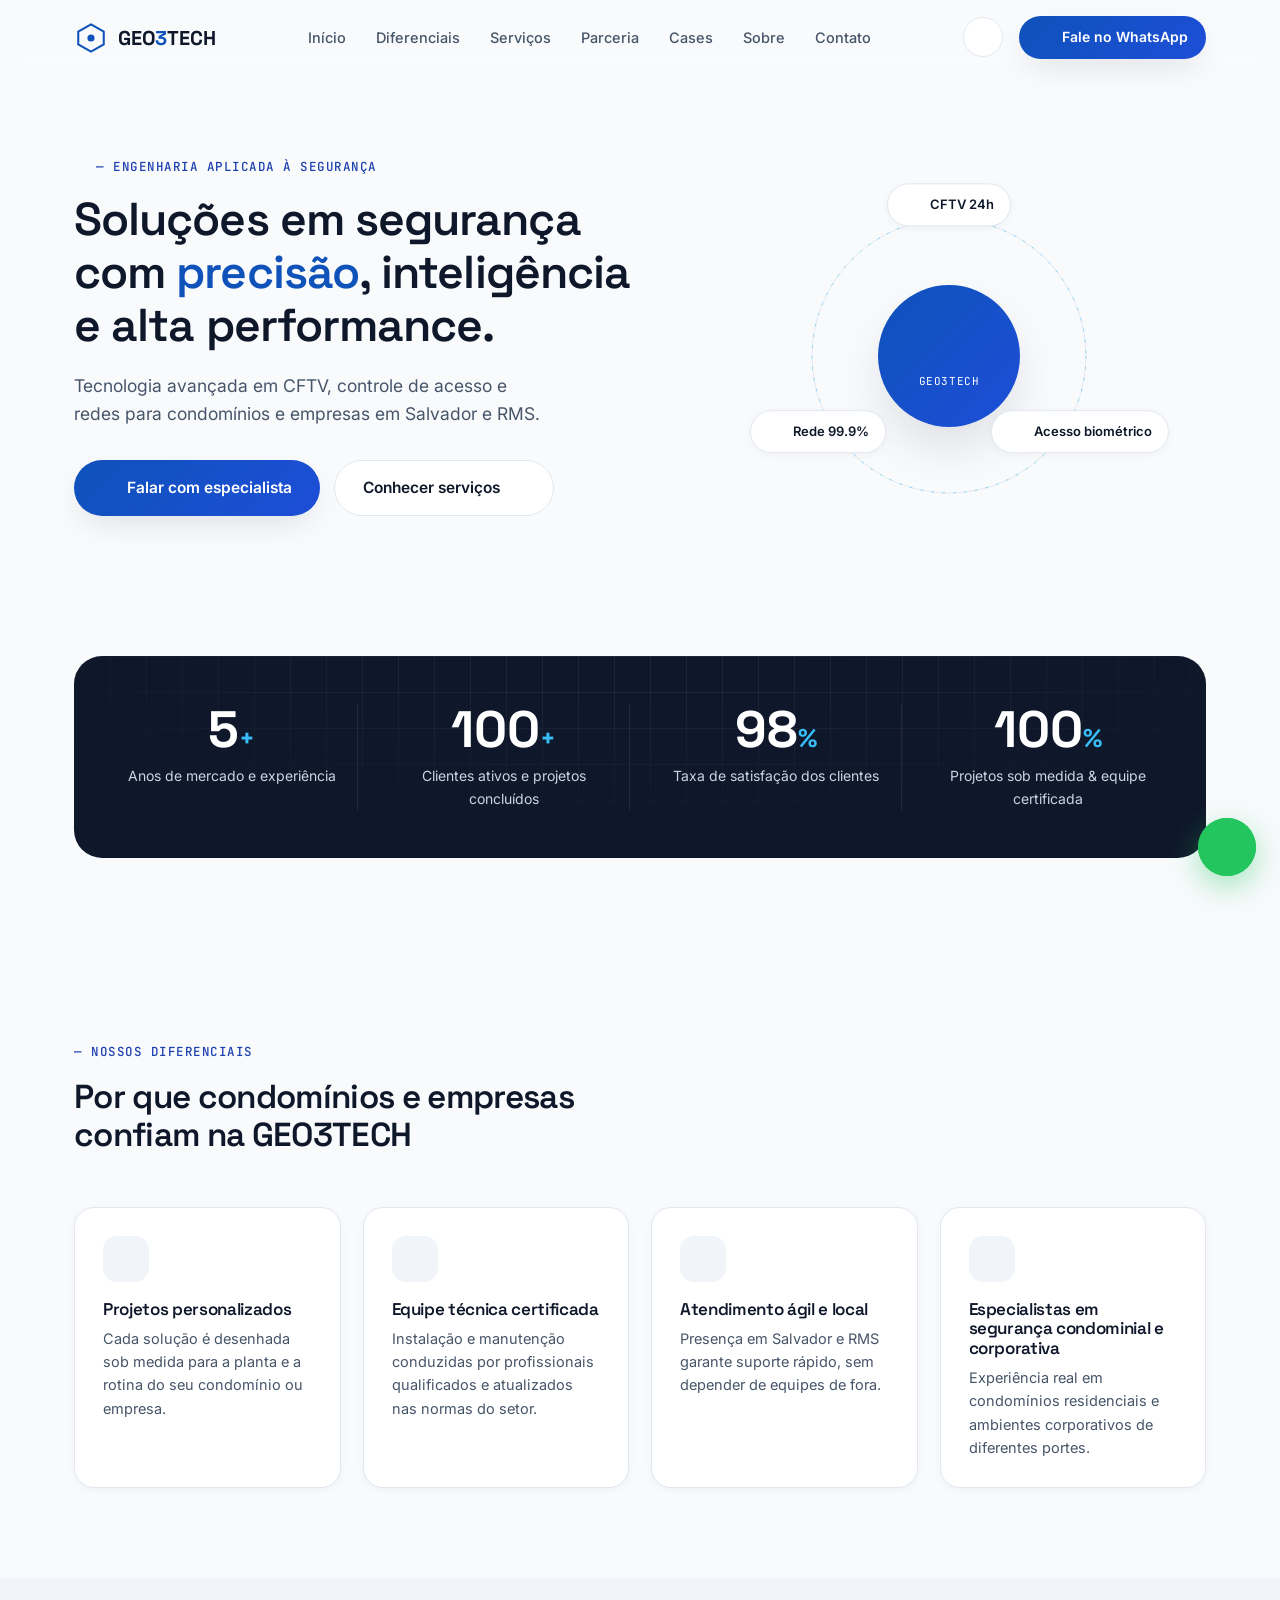
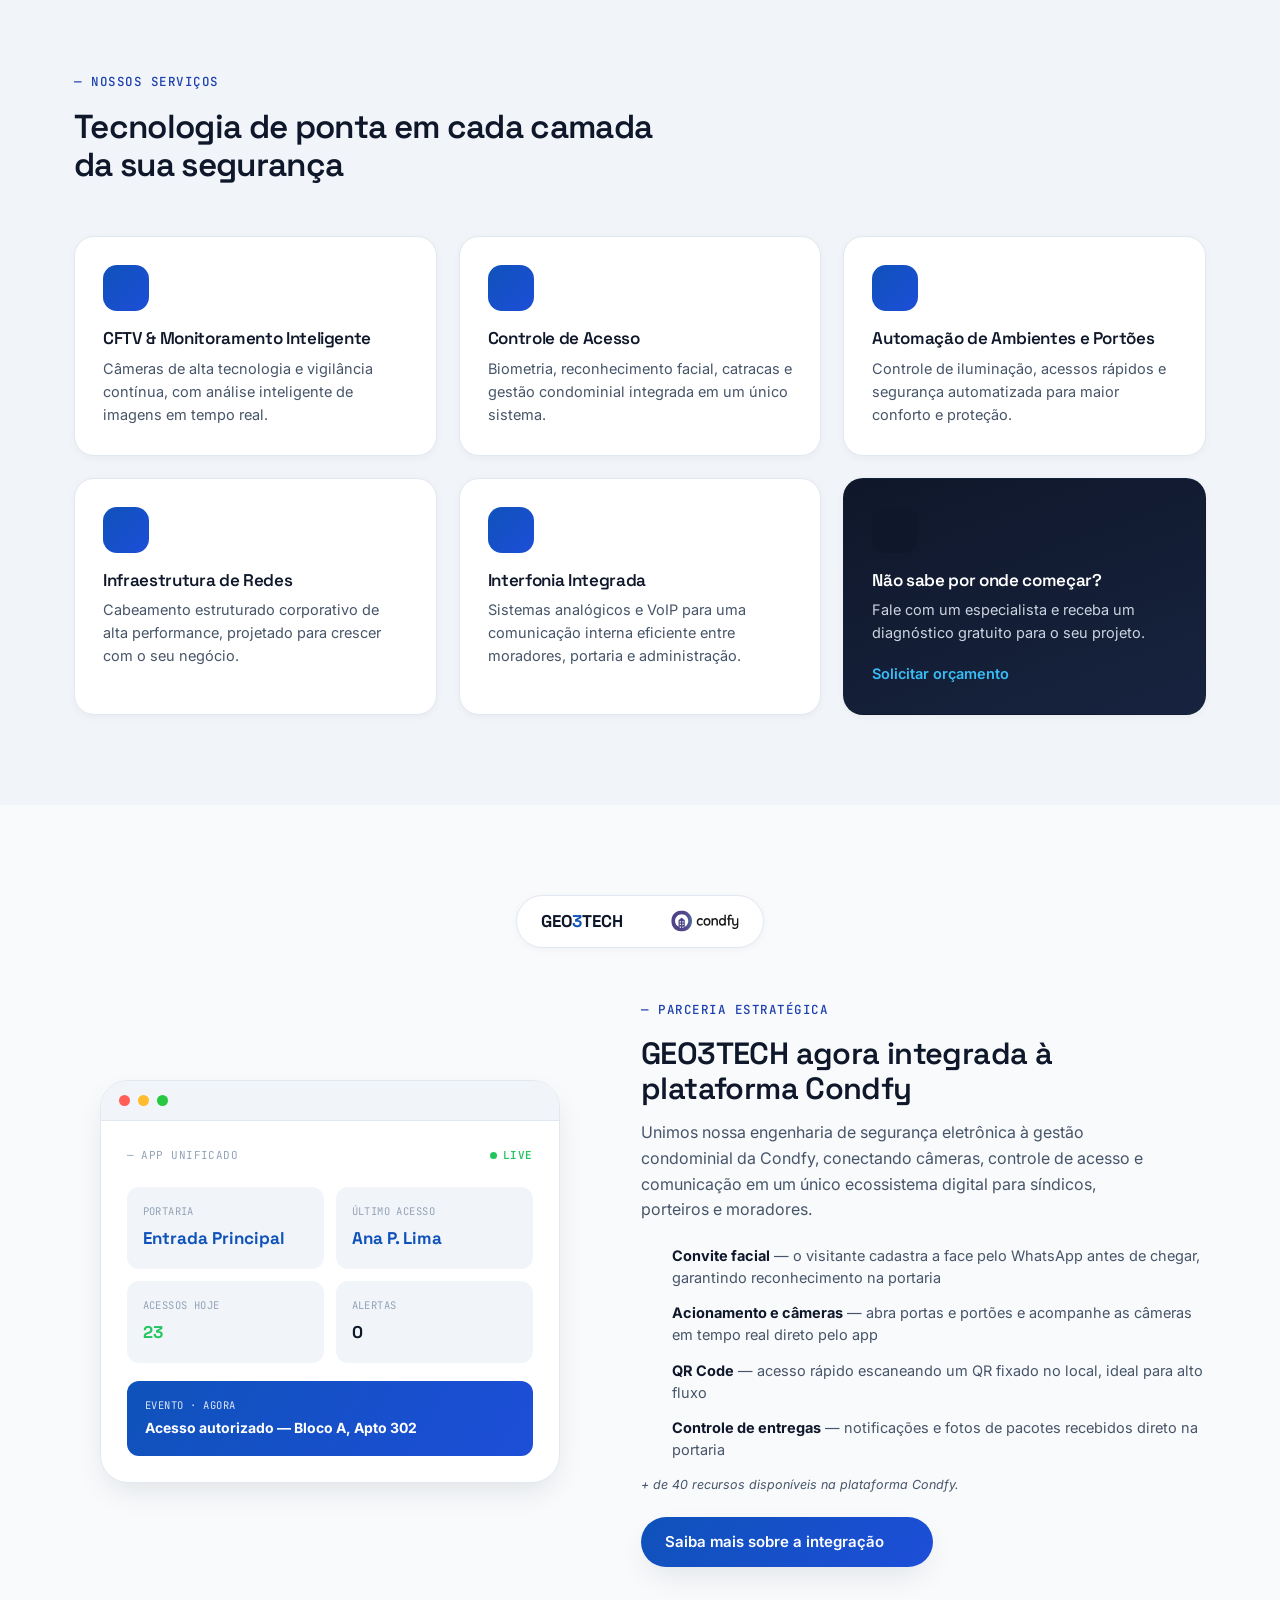
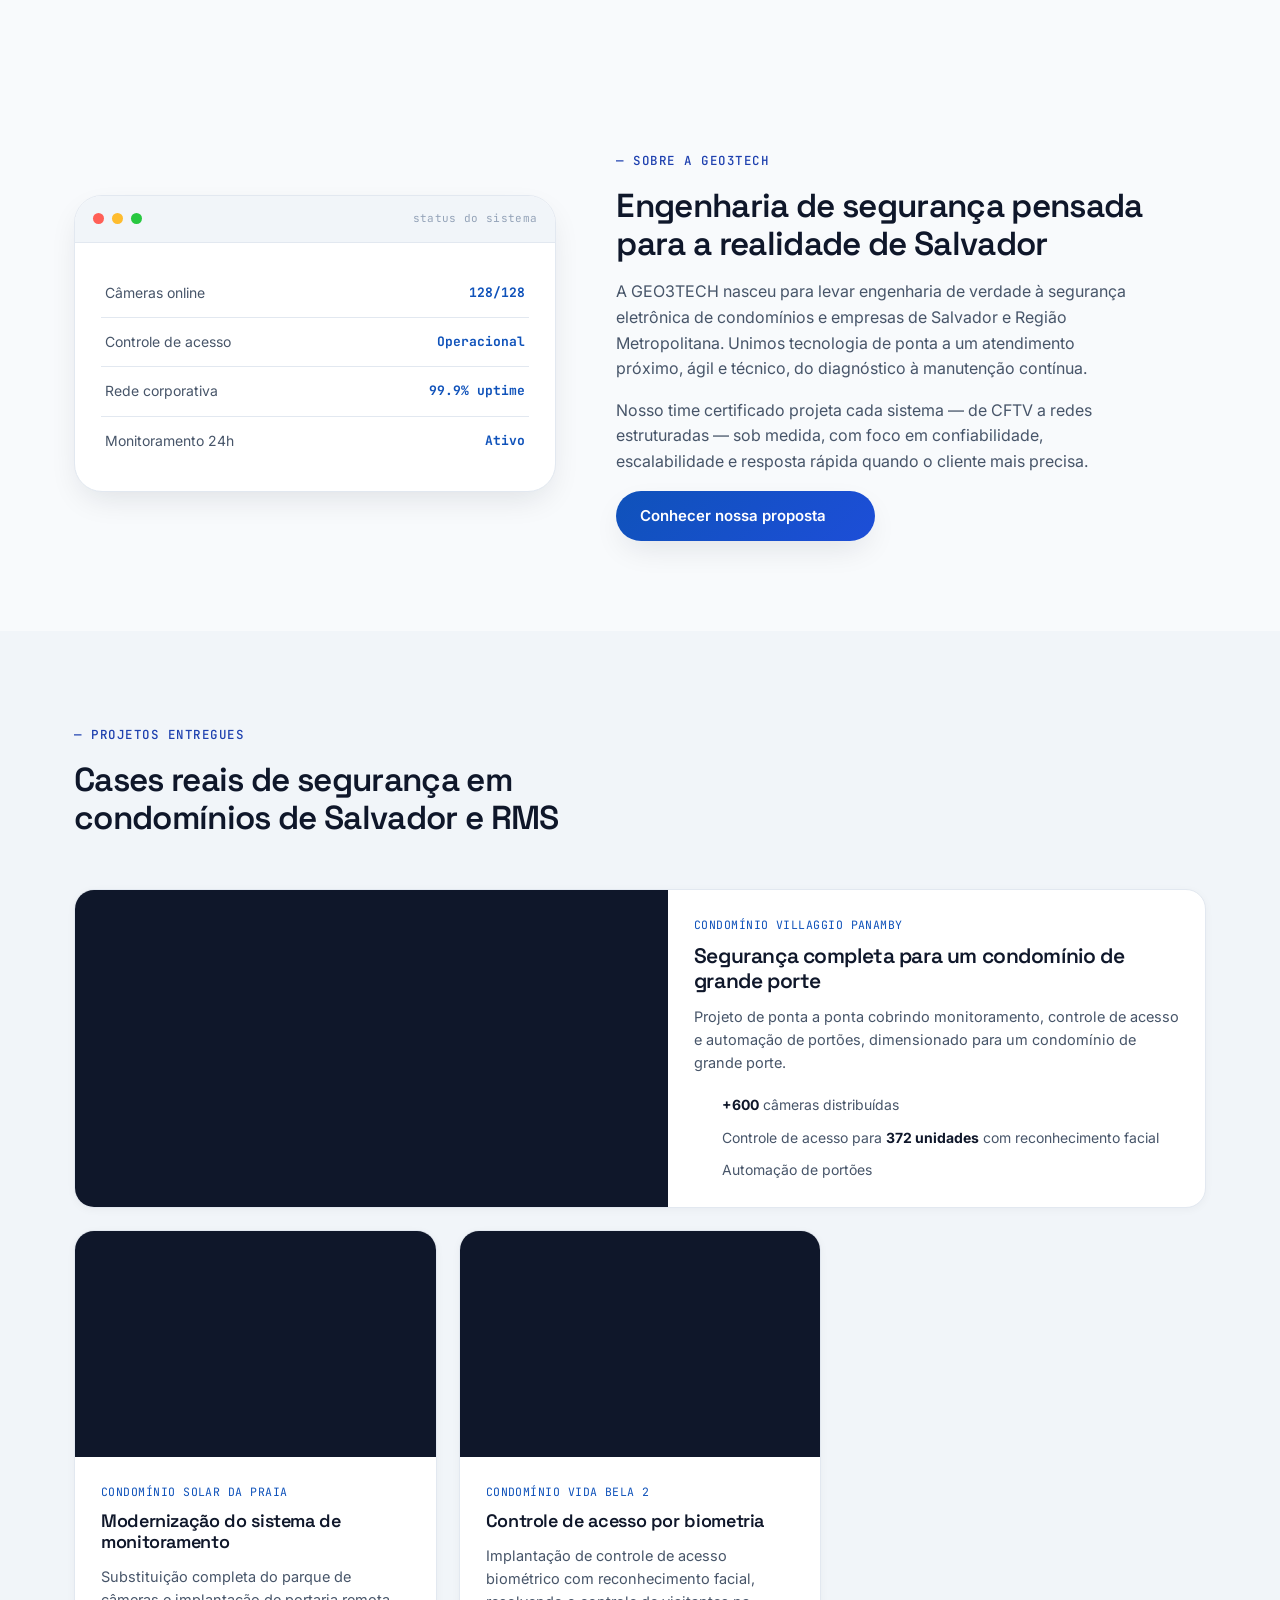
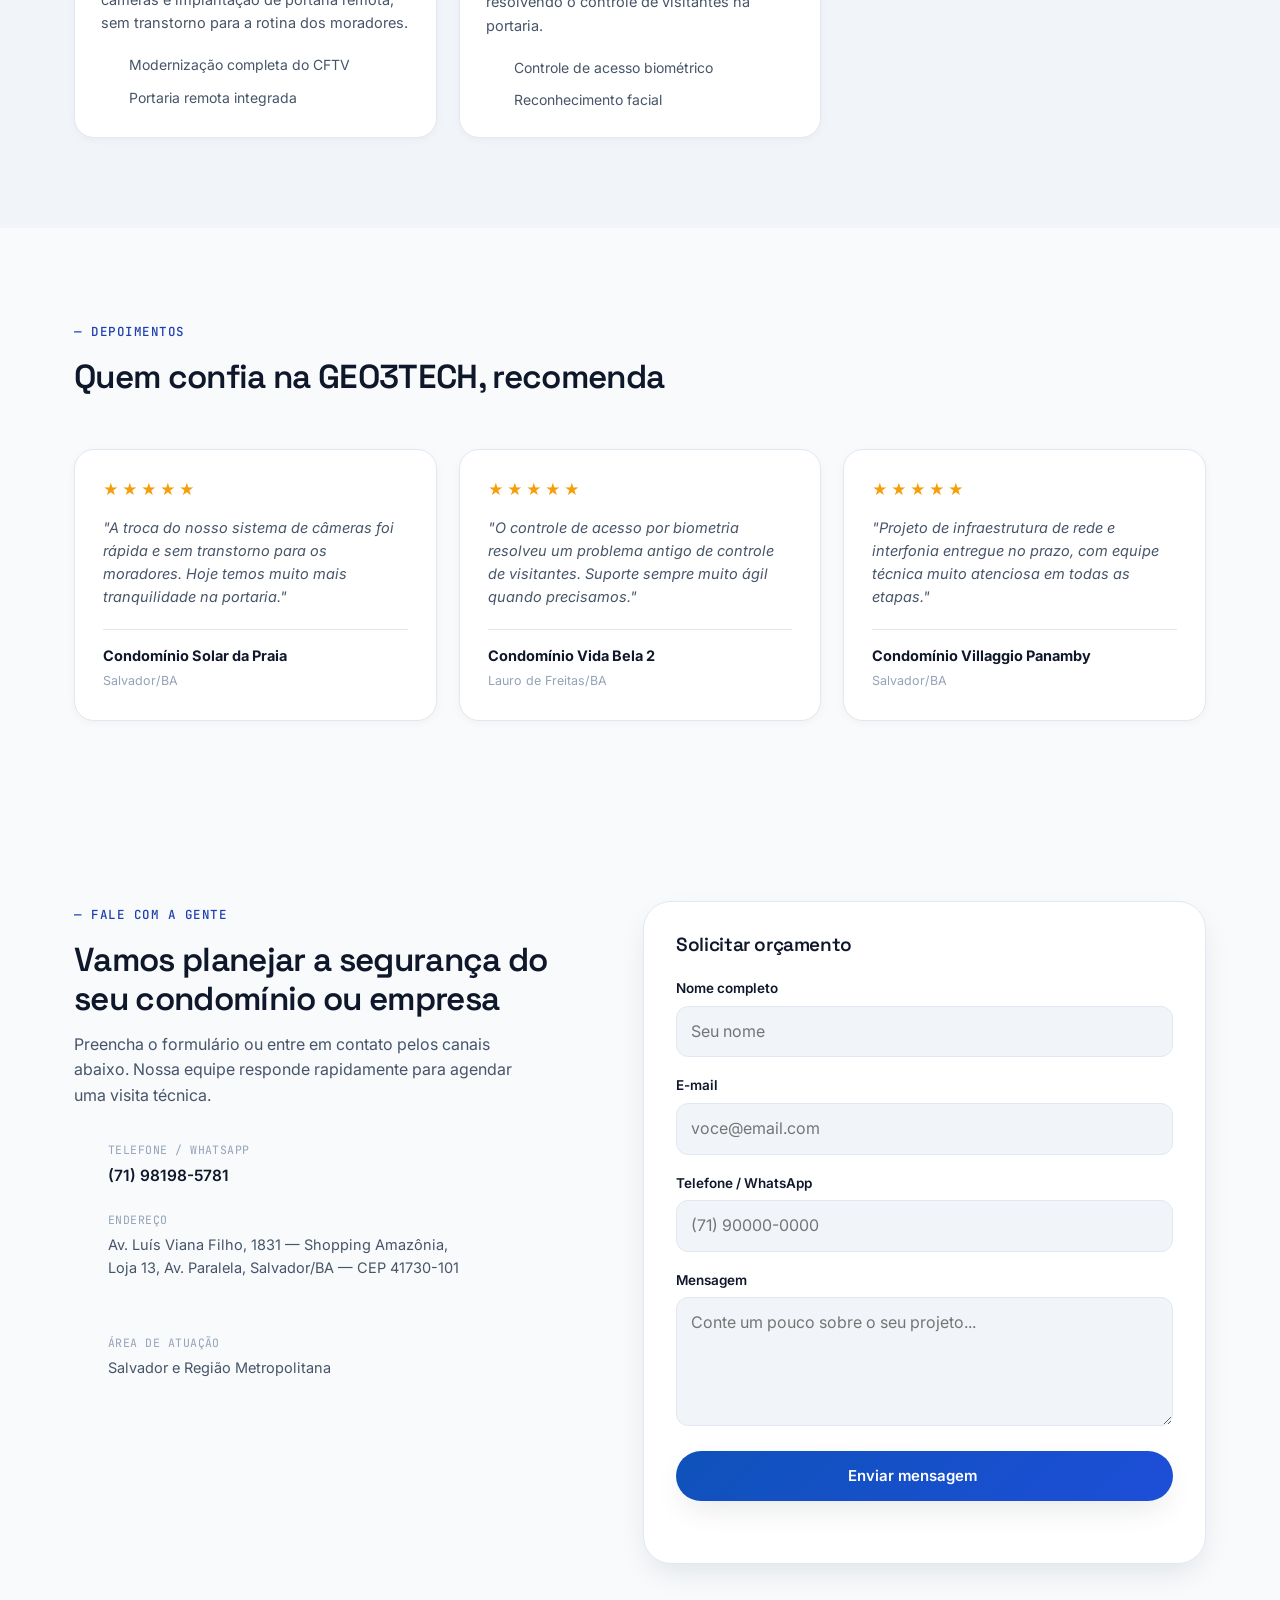
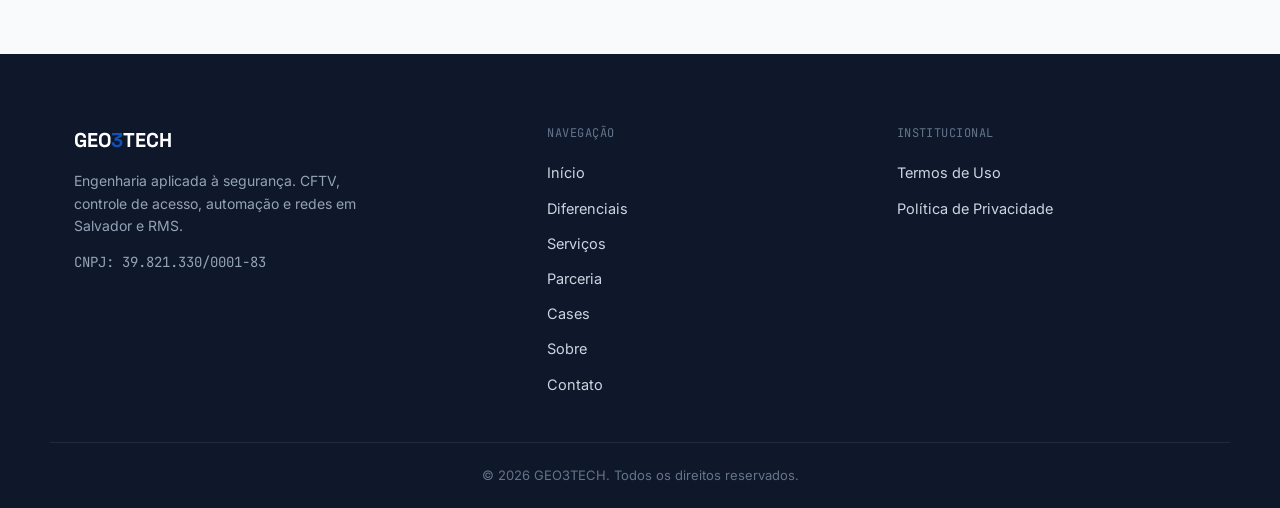
==== commit ea8771c1: "Add files via upload" ====
--- a/index.html
+++ b/index.html
@@ -129,7 +129,6 @@
               Conhecer serviços <i data-lucide="arrow-down-right"></i>
             </a>
           </div>
-
         </div>
 
         <div class="hero__visual" data-reveal data-reveal-delay="150">
@@ -261,27 +260,84 @@
 
     <!-- ============ PARCERIA CONDFY ============ -->
     <section class="section partner" id="parceria">
-      <div class="container partner__inner">
-        <div class="partner__badge" data-reveal>
-          <div class="partner__logos">
-            <span class="partner__logo partner__logo--geo">GEO<b>3</b>TECH</span>
-            <i data-lucide="plus" class="partner__plus" aria-hidden="true"></i>
-            <img src="assets/img/condfy-logo.svg" alt="Condfy" class="partner__logo-img">
-          </div>
-        </div>
-
-        <div class="partner__content" data-reveal data-reveal-delay="100">
-          <span class="eyebrow">— PARCERIA ESTRATÉGICA</span>
-          <h2>GEO3TECH agora integrada à plataforma Condfy</h2>
-          <p>Unimos nossa engenharia de segurança eletrônica à gestão condominial da Condfy, conectando câmeras, controle de acesso e comunicação em um único ecossistema digital para síndicos, porteiros e moradores.</p>
-          <ul class="partner__list">
-            <li><i data-lucide="check-circle-2"></i> Gestão unificada de acessos e ocorrências</li>
-            <li><i data-lucide="check-circle-2"></i> Comunicação direta com moradores pelo app</li>
-            <li><i data-lucide="check-circle-2"></i> Relatórios e histórico centralizados</li>
-          </ul>
-          <a href="https://wa.me/5571981985781" target="_blank" rel="noopener" class="btn btn--primary">
-            Saiba mais sobre a integração <i data-lucide="arrow-right"></i>
-          </a>
+      <div class="container">
+        <div class="partner__logos-badge" data-reveal>
+          <span class="partner__logo partner__logo--geo">GEO<b>3</b>TECH</span>
+          <i data-lucide="plus" class="partner__plus" aria-hidden="true"></i>
+          <img src="assets/img/condfy-logo.svg" alt="Condfy" class="partner__logo-img">
+        </div>
+
+        <div class="partner__inner">
+          <div class="partner__visual" data-reveal>
+            <div class="mac-window app-preview">
+              <div class="mac-window__bar">
+                <span class="mac-window__dot mac-window__dot--red"></span>
+                <span class="mac-window__dot mac-window__dot--yellow"></span>
+                <span class="mac-window__dot mac-window__dot--green"></span>
+              </div>
+              <div class="mac-window__body">
+                <div class="app-preview__top">
+                  <span class="app-preview__eyebrow">— App unificado</span>
+                  <span class="app-preview__live"><span class="app-preview__live-dot"></span> Live</span>
+                </div>
+
+                <div class="app-preview__grid">
+                  <div class="app-preview__tile">
+                    <span class="app-preview__tile-label">Portaria</span>
+                    <strong class="app-preview__tile-value">Entrada Principal</strong>
+                  </div>
+                  <div class="app-preview__tile">
+                    <span class="app-preview__tile-label">Último acesso</span>
+                    <strong class="app-preview__tile-value">Ana P. Lima</strong>
+                  </div>
+                  <div class="app-preview__tile">
+                    <span class="app-preview__tile-label">Acessos hoje</span>
+                    <strong class="app-preview__tile-value app-preview__tile-value--accent">23</strong>
+                  </div>
+                  <div class="app-preview__tile">
+                    <span class="app-preview__tile-label">Alertas</span>
+                    <strong class="app-preview__tile-value app-preview__tile-value--muted">0</strong>
+                  </div>
+                </div>
+
+                <div class="app-preview__event">
+                  <span class="app-preview__event-label">Evento · agora</span>
+                  <strong class="app-preview__event-value">Acesso autorizado — Bloco A, Apto 302</strong>
+                </div>
+              </div>
+            </div>
+          </div>
+
+          <div class="partner__content" data-reveal data-reveal-delay="100">
+            <span class="eyebrow">— PARCERIA ESTRATÉGICA</span>
+            <h2>GEO3TECH agora integrada à plataforma Condfy</h2>
+            <p>Unimos nossa engenharia de segurança eletrônica à gestão condominial da Condfy, conectando câmeras, controle de acesso e comunicação em um único ecossistema digital para síndicos, porteiros e moradores.</p>
+
+            <ul class="partner__list">
+              <li>
+                <i data-lucide="scan-face"></i>
+                <span><strong>Convite facial</strong> — o visitante cadastra a face pelo WhatsApp antes de chegar, garantindo reconhecimento na portaria</span>
+              </li>
+              <li>
+                <i data-lucide="video"></i>
+                <span><strong>Acionamento e câmeras</strong> — abra portas e portões e acompanhe as câmeras em tempo real direto pelo app</span>
+              </li>
+              <li>
+                <i data-lucide="qr-code"></i>
+                <span><strong>QR Code</strong> — acesso rápido escaneando um QR fixado no local, ideal para alto fluxo</span>
+              </li>
+              <li>
+                <i data-lucide="package"></i>
+                <span><strong>Controle de entregas</strong> — notificações e fotos de pacotes recebidos direto na portaria</span>
+              </li>
+            </ul>
+
+            <p class="partner__note">+ de 40 recursos disponíveis na plataforma Condfy.</p>
+
+            <a href="https://wa.me/5571981985781" target="_blank" rel="noopener" class="btn btn--primary">
+              Saiba mais sobre a integração <i data-lucide="arrow-right"></i>
+            </a>
+          </div>
         </div>
       </div>
     </section>
@@ -290,14 +346,21 @@
     <section class="section" id="sobre">
       <div class="container about">
         <div class="about__visual" data-reveal>
-          <div class="panel panel--about">
-            <div class="panel__topbar"><span class="dot dot--accent"></span> STATUS DO SISTEMA</div>
-            <ul class="status-list">
-              <li><span>Câmeras online</span><b>128/128</b></li>
-              <li><span>Controle de acesso</span><b>Operacional</b></li>
-              <li><span>Rede corporativa</span><b>99.9% uptime</b></li>
-              <li><span>Monitoramento 24h</span><b>Ativo</b></li>
-            </ul>
+          <div class="mac-window">
+            <div class="mac-window__bar">
+              <span class="mac-window__dot mac-window__dot--red"></span>
+              <span class="mac-window__dot mac-window__dot--yellow"></span>
+              <span class="mac-window__dot mac-window__dot--green"></span>
+              <span class="mac-window__bar-title">status do sistema</span>
+            </div>
+            <div class="mac-window__body">
+              <ul class="status-list">
+                <li><span>Câmeras online</span><b>128/128</b></li>
+                <li><span>Controle de acesso</span><b>Operacional</b></li>
+                <li><span>Rede corporativa</span><b>99.9% uptime</b></li>
+                <li><span>Monitoramento 24h</span><b>Ativo</b></li>
+              </ul>
+            </div>
           </div>
         </div>
         <div class="about__content" data-reveal data-reveal-delay="100">
--- a/assets/css/style.css
+++ b/assets/css/style.css
@@ -64,7 +64,7 @@
 body,
 .header,
 .card,
-.panel,
+.mac-window,
 .contact-form,
 .field input,
 .field textarea,
@@ -324,15 +324,7 @@
 /* Hero visual — orbit tecnológico */
 .hero__visual { position: relative; min-height: 420px; display: flex; align-items: center; justify-content: center; }
 
-.panel {
-  background: var(--color-surface);
-  border: 1px solid var(--color-border);
-  border-radius: var(--radius-lg);
-  box-shadow: var(--shadow-md);
-}
-
 .dot { width: 7px; height: 7px; border-radius: 50%; background: var(--color-ink-faint); }
-.dot--accent { background: var(--color-accent-green); }
 
 .orbit {
   position: relative;
@@ -502,35 +494,143 @@
 .testimonial__author span { font-size: 12.5px; color: var(--color-ink-faint); }
 
 /* ==========================================================================
-   Parceria Condfy
-   ========================================================================== */
-.partner__inner {
-  display: grid;
-  grid-template-columns: 0.85fr 1.15fr;
-  gap: 56px;
-  align-items: center;
-}
-.partner__badge { display: flex; justify-content: center; }
-.partner__logos {
-  display: flex;
-  align-items: center;
-  gap: 20px;
+   Janela estilo macOS (reutilizável)
+   ========================================================================== */
+.mac-window {
   background: var(--color-surface);
   border: 1px solid var(--color-border);
   border-radius: var(--radius-lg);
-  padding: 40px 46px;
   box-shadow: var(--shadow-md);
-}
-.partner__logo { font-family: var(--font-display); font-weight: 700; font-size: 22px; }
+  overflow: hidden;
+  width: 100%;
+}
+.mac-window__bar {
+  display: flex;
+  align-items: center;
+  gap: 8px;
+  padding: 14px 18px;
+  background: var(--color-bg-muted);
+  border-bottom: 1px solid var(--color-border);
+}
+.mac-window__dot { width: 11px; height: 11px; border-radius: 50%; flex-shrink: 0; }
+.mac-window__dot--red { background: #FF5F57; }
+.mac-window__dot--yellow { background: #FEBC2E; }
+.mac-window__dot--green { background: #28C840; }
+.mac-window__bar-title {
+  margin-left: auto;
+  font-family: var(--font-mono);
+  font-size: 11px;
+  color: var(--color-ink-faint);
+  letter-spacing: 0.03em;
+}
+.mac-window__body { padding: 26px; }
+
+/* ==========================================================================
+   Parceria — badge de logos e preview do app
+   ========================================================================== */
+.partner__logos-badge {
+  display: flex;
+  align-items: center;
+  justify-content: center;
+  gap: 16px;
+  width: fit-content;
+  margin: 0 auto 48px;
+  background: var(--color-surface);
+  border: 1px solid var(--color-border);
+  border-radius: 999px;
+  padding: 12px 24px;
+  box-shadow: var(--shadow-sm);
+}
+.partner__inner {
+  display: grid;
+  grid-template-columns: 0.95fr 1.05fr;
+  gap: 56px;
+  align-items: center;
+}
+.partner__visual { display: flex; justify-content: center; }
+.partner__visual .mac-window { max-width: 460px; }
+
+.partner__logo { font-family: var(--font-display); font-weight: 700; font-size: 17px; }
 .partner__logo--geo b { color: var(--color-primary-dark); }
-.partner__logo--condfy { color: var(--color-accent-green); text-transform: lowercase; }
-.partner__logo-img { height: 30px; width: auto; }
-.partner__plus { width: 20px; height: 20px; color: var(--color-ink-faint); flex-shrink: 0; }
+.partner__logo-img { height: 22px; width: auto; }
+.partner__plus { width: 16px; height: 16px; color: var(--color-ink-faint); flex-shrink: 0; }
+
 .partner__content h2 { font-size: clamp(1.5rem, 2.4vw, 2rem); margin-bottom: 14px; }
 .partner__content p { color: var(--color-ink-soft); margin-bottom: 22px; max-width: 520px; }
-.partner__list { display: flex; flex-direction: column; gap: 12px; margin-bottom: 28px; }
-.partner__list li { display: flex; align-items: center; gap: 10px; font-size: 14.5px; color: var(--color-ink-soft); }
-.partner__list i { width: 18px; height: 18px; color: var(--color-accent-green); flex-shrink: 0; }
+.partner__list { display: flex; flex-direction: column; gap: 14px; margin-bottom: 8px; }
+.partner__list li { display: flex; align-items: flex-start; gap: 12px; font-size: 14.5px; color: var(--color-ink-soft); line-height: 1.5; }
+.partner__list i { width: 19px; height: 19px; color: var(--color-primary-dark); flex-shrink: 0; margin-top: 2px; }
+.partner__list strong { color: var(--color-ink); }
+.partner__note {
+  font-size: 12.5px;
+  color: var(--color-ink-faint);
+  font-style: italic;
+  margin: 14px 0 24px;
+}
+
+/* App preview (mockup do app unificado Condfy) */
+.app-preview__top { display: flex; align-items: center; justify-content: space-between; margin-bottom: 22px; }
+.app-preview__eyebrow {
+  font-family: var(--font-mono);
+  font-size: 11px;
+  letter-spacing: 0.04em;
+  text-transform: uppercase;
+  color: var(--color-ink-faint);
+}
+.app-preview__live {
+  display: flex;
+  align-items: center;
+  gap: 6px;
+  font-family: var(--font-mono);
+  font-size: 11px;
+  font-weight: 600;
+  letter-spacing: 0.04em;
+  text-transform: uppercase;
+  color: var(--color-accent-green);
+}
+.app-preview__live-dot {
+  width: 7px; height: 7px;
+  border-radius: 50%;
+  background: var(--color-accent-green);
+  animation: liveDotPulse 1.8s infinite;
+}
+@keyframes liveDotPulse {
+  0% { box-shadow: 0 0 0 0 rgba(34, 197, 94, 0.55); }
+  70% { box-shadow: 0 0 0 8px rgba(34, 197, 94, 0); }
+  100% { box-shadow: 0 0 0 0 rgba(34, 197, 94, 0); }
+}
+
+.app-preview__grid { display: grid; grid-template-columns: 1fr 1fr; gap: 12px; margin-bottom: 18px; }
+.app-preview__tile { background: var(--color-bg-muted); border-radius: var(--radius-sm); padding: 16px; }
+.app-preview__tile-label {
+  display: block;
+  font-family: var(--font-mono);
+  font-size: 10.5px;
+  text-transform: uppercase;
+  letter-spacing: 0.04em;
+  color: var(--color-ink-faint);
+  margin-bottom: 6px;
+}
+.app-preview__tile-value { display: block; font-family: var(--font-display); font-weight: 700; font-size: 17px; color: var(--color-primary-dark); }
+.app-preview__tile-value--muted { color: var(--color-ink); }
+.app-preview__tile-value--accent { color: var(--color-accent-green); }
+
+.app-preview__event {
+  background: linear-gradient(120deg, var(--color-primary-dark), var(--color-primary-600));
+  border-radius: var(--radius-sm);
+  padding: 16px 18px;
+  color: #fff;
+}
+.app-preview__event-label {
+  display: block;
+  font-family: var(--font-mono);
+  font-size: 10.5px;
+  text-transform: uppercase;
+  letter-spacing: 0.05em;
+  opacity: 0.85;
+  margin-bottom: 4px;
+}
+.app-preview__event-value { display: block; font-weight: 700; font-size: 14px; }
 
 /* ==========================================================================
    Páginas legais (Termos / Privacidade)
@@ -672,7 +772,6 @@
 .about { display: grid; grid-template-columns: 0.9fr 1.1fr; gap: 60px; align-items: center; }
 .about__content p { color: var(--color-ink-soft); margin-block: 16px; max-width: 520px; }
 .about__content h2 { font-size: clamp(1.6rem, 2.6vw, 2.15rem); margin-bottom: 6px; }
-.panel--about { padding: 24px; }
 .status-list li {
   display: flex; align-items: center; justify-content: space-between;
   padding: 13px 4px;
@@ -868,6 +967,7 @@
     justify-content: center;
   }
 
-  .partner__logos { flex-direction: column; padding: 28px; text-align: center; }
-  .partner__plus { transform: rotate(90deg); }
+  .partner__logos-badge { flex-wrap: wrap; padding: 12px 18px; }
+  .app-preview__grid { grid-template-columns: 1fr 1fr; }
+  .mac-window__body { padding: 20px; }
 }
